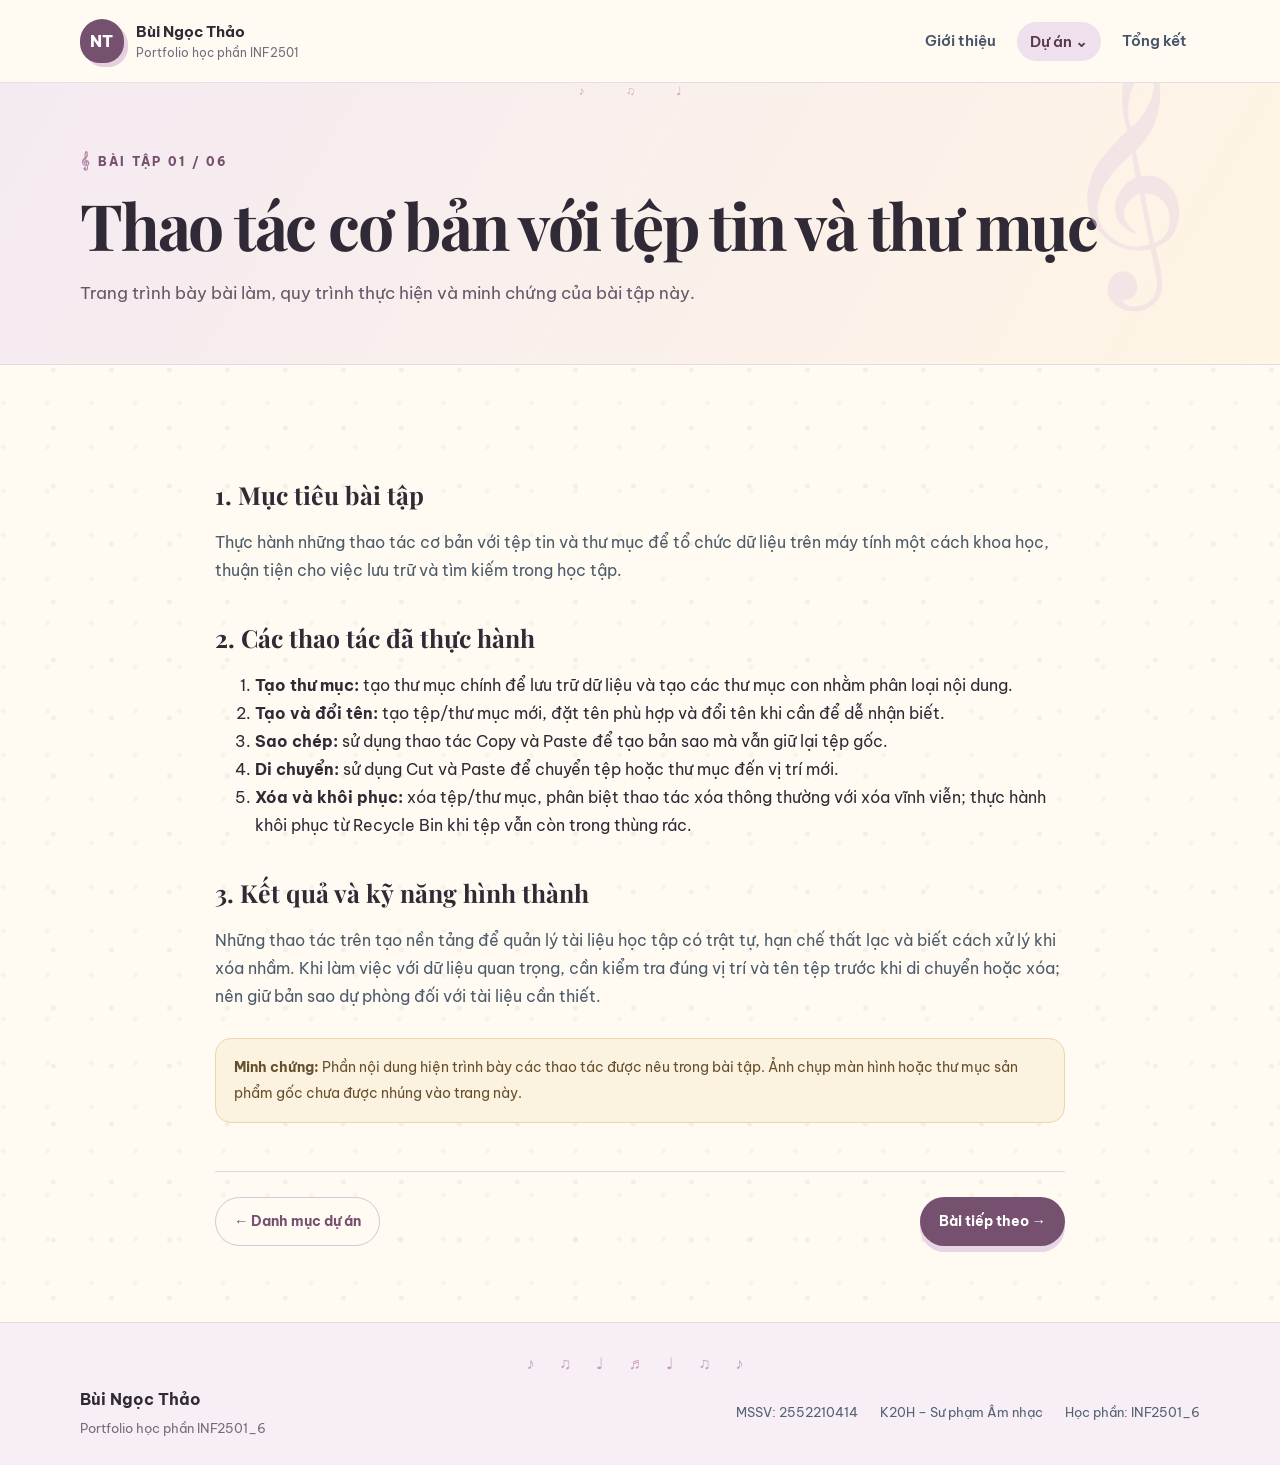
==== project-1.html @ 7639d6c5 "Refresh portfolio pages and cache version" ====
<!doctype html>
<html lang="vi">
<head><meta charset="utf-8">
<meta name="portfolio-build" content="2026-11-13-refresh-1"><meta name="viewport" content="width=device-width, initial-scale=1">
<meta name="description" content="Bài tập 1: Thao tác cơ bản với tệp tin và thư mục - Portfolio INF2501 của Bùi Ngọc Thảo.">
<title>Bài tập 1 | Portfolio INF2501 - Bùi Ngọc Thảo</title><link rel="stylesheet" href="style.css?v=20261113-1"></head>
<body>
<a class="skip-link" href="#main">Bỏ qua điều hướng</a>
<header class="site-header"><div class="container header-inner">
<a class="brand" href="index.html"><span class="brand-mark">NT</span><span><strong>Bùi Ngọc Thảo</strong><small>Portfolio học phần INF2501</small></span></a>
<button class="menu-toggle" aria-expanded="false" aria-controls="main-nav">Menu</button>
<nav id="main-nav" class="main-nav" aria-label="Điều hướng chính">
<a href="index.html">Giới thiệu</a><div class="nav-dropdown"><a class="active" href="projects.html">Dự án <span aria-hidden="true">⌄</span></a><div class="dropdown-menu">
<a href="project-1.html">Bài tập 1</a><a href="project-2.html">Bài tập 2</a><a href="project-3.html">Bài tập 3</a><a href="project-4.html">Bài tập 4</a><a href="project-5.html">Bài tập 5</a><a href="project-6.html">Bài tập 6</a></div></div><a href="summary.html">Tổng kết</a>
</nav></div></header>
<main id="main">
<section class="page-banner"><div class="container"><p class="eyebrow">BÀI TẬP 01 / 06</p><h1>Thao tác cơ bản với tệp tin và thư mục</h1><p class="lead">Trang trình bày bài làm, quy trình thực hiện và minh chứng của bài tập này.</p></div></section>
<section class="section container content-narrow">
<h2>1. Mục tiêu bài tập</h2>
<p>Thực hành những thao tác cơ bản với tệp tin và thư mục để tổ chức dữ liệu trên máy tính một cách khoa học, thuận tiện cho việc lưu trữ và tìm kiếm trong học tập.</p>
<h2>2. Các thao tác đã thực hành</h2>
<ol>
<li><strong>Tạo thư mục:</strong> tạo thư mục chính để lưu trữ dữ liệu và tạo các thư mục con nhằm phân loại nội dung.</li>
<li><strong>Tạo và đổi tên:</strong> tạo tệp/thư mục mới, đặt tên phù hợp và đổi tên khi cần để dễ nhận biết.</li>
<li><strong>Sao chép:</strong> sử dụng thao tác Copy và Paste để tạo bản sao mà vẫn giữ lại tệp gốc.</li>
<li><strong>Di chuyển:</strong> sử dụng Cut và Paste để chuyển tệp hoặc thư mục đến vị trí mới.</li>
<li><strong>Xóa và khôi phục:</strong> xóa tệp/thư mục, phân biệt thao tác xóa thông thường với xóa vĩnh viễn; thực hành khôi phục từ Recycle Bin khi tệp vẫn còn trong thùng rác.</li>
</ol>
<h2>3. Kết quả và kỹ năng hình thành</h2>
<p>Những thao tác trên tạo nền tảng để quản lý tài liệu học tập có trật tự, hạn chế thất lạc và biết cách xử lý khi xóa nhầm. Khi làm việc với dữ liệu quan trọng, cần kiểm tra đúng vị trí và tên tệp trước khi di chuyển hoặc xóa; nên giữ bản sao dự phòng đối với tài liệu cần thiết.</p>
<div class="notice"><strong>Minh chứng:</strong> Phần nội dung hiện trình bày các thao tác được nêu trong bài tập. Ảnh chụp màn hình hoặc thư mục sản phẩm gốc chưa được nhúng vào trang này.</div>
<div class="page-navigation"><a class="button button-secondary" href="projects.html">← Danh mục dự án</a><a class="button button-primary" href="project-2.html">Bài tiếp theo →</a></div>
</section></main>
<footer class="site-footer"><div class="container footer-inner"><div><strong>Bùi Ngọc Thảo</strong><p class="small muted">Portfolio học phần INF2501_6</p></div><div class="footer-details"><span>MSSV: 2552210414</span><span>K20H – Sư phạm Âm nhạc</span><span>Học phần: INF2501_6</span></div></div></footer>
<script src="script.js"></script></body></html>
---- style.css ----
@import url('https://fonts.googleapis.com/css2?family=Be+Vietnam+Pro:wght@400;500;600;700;800&family=Playfair+Display:wght@600;700&display=swap');
:root{--ink:#202b38;--muted:#647184;--paper:#fff;--tint:#f3f5f7;--line:#dce2e8;--accent:#234f73;--accent-dark:#173a57;--gold:#b78b46;--dark:#182a3a;--radius:18px;--shadow:0 14px 36px rgba(24,42,58,.08)}
*{box-sizing:border-box}html{scroll-behavior:smooth}body{margin:0;color:var(--ink);background:var(--paper);font-family:'Be Vietnam Pro',Arial,sans-serif;font-size:16px;line-height:1.75}a{color:inherit;text-decoration:none}img{max-width:100%;display:block}.container{width:min(1120px,calc(100% - 40px));margin-inline:auto}.skip-link{position:absolute;left:-9999px;top:0}.skip-link:focus{left:12px;top:12px;background:#fff;padding:10px;z-index:100}
.site-header{background:rgba(255,255,255,.97);border-bottom:1px solid var(--line);position:sticky;top:0;z-index:20}.header-inner{display:flex;align-items:center;justify-content:space-between;min-height:82px;gap:24px}.brand{display:flex;align-items:center;gap:12px;flex-shrink:0}.brand-mark{width:44px;height:44px;border-radius:12px;background:var(--accent);color:#fff;display:grid;place-items:center;font-weight:800;letter-spacing:.04em}.brand strong,.brand small{display:block;line-height:1.4}.brand strong{font-size:.96rem}.brand small{font-size:.73rem;color:var(--muted);margin-top:3px}.main-nav{display:flex;align-items:center;gap:8px}.main-nav>a,.nav-dropdown>a{padding:10px 13px;border-radius:9px;color:#455468;font-size:.91rem;font-weight:600}.main-nav a:hover,.main-nav a.active{color:var(--accent);background:#edf2f6}.nav-dropdown{position:relative}.dropdown-menu{display:none;position:absolute;top:100%;left:0;min-width:250px;background:#fff;border:1px solid var(--line);border-radius:12px;box-shadow:var(--shadow);padding:8px}.dropdown-menu a{display:block;padding:9px 12px;border-radius:8px;font-size:.87rem}.dropdown-menu a:hover{background:var(--tint)}.nav-dropdown:hover .dropdown-menu,.nav-dropdown:focus-within .dropdown-menu{display:block}.menu-toggle{display:none;border:1px solid var(--line);border-radius:9px;background:#fff;padding:8px 12px;font:inherit}
.hero{display:grid;grid-template-columns:1.45fr .75fr;gap:70px;align-items:center;padding-top:78px;padding-bottom:86px}.eyebrow{font-size:.75rem;font-weight:800;letter-spacing:.15em;color:var(--accent);margin:0 0 15px}.hero h1,.page-banner h1{font-family:'Playfair Display',Georgia,serif;font-size:clamp(2.7rem,5.2vw,4.4rem);line-height:1.12;letter-spacing:-.035em;margin:0 0 24px}.hero h1 span{color:var(--accent)}.lead{font-size:1.08rem;color:#536173;max-width:700px}.hero-copy .lead{max-width:650px}.hero-actions{display:flex;flex-wrap:wrap;gap:12px;margin-top:30px}.button{display:inline-flex;align-items:center;justify-content:center;padding:11px 18px;border-radius:10px;font-size:.9rem;font-weight:700;border:1px solid transparent;transition:transform .15s ease,background .15s ease}.button:hover{transform:translateY(-1px)}.button-primary{background:var(--accent);color:#fff}.button-primary:hover{background:var(--accent-dark)}.button-secondary{border-color:#cbd5df;color:var(--accent);background:#fff}.button-light{background:#fff;color:var(--dark)}.portrait-card{max-width:330px;width:100%;justify-self:center;text-align:center}.portrait-frame{padding:10px;border:1px solid var(--line);border-radius:22px;background:#f6f7f8;box-shadow:var(--shadow);transform:rotate(1.5deg)}.portrait-frame img{width:100%;aspect-ratio:4/5;object-fit:cover;border-radius:14px}.portrait-note{font-weight:700;margin:20px 0 0}.muted{color:var(--muted)}.small{font-size:.8rem}.portrait-card .small{margin-top:3px}
.section{padding-top:76px;padding-bottom:76px}.section-tint{background:var(--tint)}.two-column{display:grid;grid-template-columns:.9fr 1.1fr;gap:75px;align-items:start}.two-column h2,.section-heading h2,.music-section h2,.content-narrow h2{font-family:'Playfair Display',Georgia,serif;font-size:clamp(1.7rem,3vw,2.5rem);line-height:1.25;margin:0 0 18px}.two-column p{margin-top:0}.section-heading{max-width:720px;margin-bottom:32px}.section-heading h2{margin-bottom:10px}.section-heading>p:last-child{margin-bottom:0}.project-grid{display:grid;grid-template-columns:repeat(3,minmax(0,1fr));gap:18px}.project-card{display:flex;flex-direction:column;align-items:flex-start;min-height:230px;padding:24px;border:1px solid var(--line);border-radius:var(--radius);background:#fff;transition:box-shadow .2s ease,transform .2s ease,border-color .2s ease}.project-card:hover{box-shadow:var(--shadow);transform:translateY(-3px);border-color:#b8c7d5}.number{font-size:.76rem;font-weight:800;color:var(--gold);letter-spacing:.12em}.project-card h3{font-size:1.06rem;line-height:1.5;margin:13px 0 12px}.project-card p{font-size:.88rem;margin:0 0 16px}.card-link{margin-top:auto;color:var(--accent);font-size:.85rem;font-weight:700}.section-dark{background:var(--dark);color:#fff}.music-section{display:grid;grid-template-columns:1.2fr .8fr;gap:70px;align-items:center}.eyebrow-light{color:#d8bd8c}.music-section h2{font-size:clamp(1.8rem,3.5vw,2.8rem)}.music-section p{max-width:620px;color:#d3dce4}.link-panel{border:1px solid #496072;background:rgba(255,255,255,.04);border-radius:16px;padding:25px}.link-panel h3{margin:0 0 8px}.muted-light{color:#c2cdd7!important}
.site-footer{background:#f6f7f8;border-top:1px solid var(--line);padding:26px 0}.footer-inner{display:flex;align-items:center;justify-content:space-between;gap:24px}.footer-inner p{margin:4px 0 0}.footer-details{display:flex;gap:10px 22px;flex-wrap:wrap;justify-content:flex-end;color:#536173;font-size:.8rem}
.page-banner{padding:64px 0 56px;background:var(--tint);border-bottom:1px solid var(--line)}.page-banner h1{font-size:clamp(2.35rem,4.4vw,3.5rem);margin-bottom:15px}.page-banner .lead{margin-bottom:0}.content-narrow{max-width:850px}.content-narrow>h2{font-size:1.55rem;margin-top:38px}.content-narrow>p{color:#4c5a69}.placeholder{padding:16px 18px;background:#f6f7f8;border-left:3px solid #a7b5c3;border-radius:0 8px 8px 0;color:#667486!important}.notice{margin:28px 0;padding:16px 18px;background:#f7f3eb;border:1px solid #e6d8bd;border-radius:12px;color:#5c4a2d;font-size:.9rem}.evidence-box{display:flex;gap:15px;padding:20px;border:1px dashed #bac6d1;border-radius:14px;background:#fafbfc}.evidence-icon{width:42px;height:42px;border-radius:12px;background:#edf2f6;color:var(--accent);display:grid;place-items:center;font-size:1.2rem;flex-shrink:0}.evidence-box p{margin:5px 0}.page-navigation{display:flex;justify-content:space-between;gap:12px;margin-top:48px;padding-top:25px;border-top:1px solid var(--line)}.reflection-block{display:grid;grid-template-columns:48px 1fr;gap:20px;padding:28px 0;border-bottom:1px solid var(--line)}.reflection-number{display:grid;place-items:center;width:42px;height:42px;border-radius:12px;background:#edf2f6;color:var(--accent);font-weight:800}.reflection-block h2{font-size:1.5rem;margin:0 0 12px}.reflection-block p{margin:0;color:#4d5b69}.reflection-block em{color:#876b3c}
@media(max-width:850px){.hero{gap:35px;padding-top:58px}.project-grid{grid-template-columns:repeat(2,minmax(0,1fr))}.two-column,.music-section{gap:35px}.footer-inner{align-items:flex-start;flex-direction:column}.footer-details{justify-content:flex-start}}
@media(max-width:650px){.container{width:min(100% - 28px,1120px)}.header-inner{min-height:72px;flex-wrap:wrap;padding-top:10px;padding-bottom:10px}.menu-toggle{display:block}.main-nav{display:none;flex-basis:100%;align-items:stretch;flex-direction:column;gap:2px;padding:8px 0 4px}.main-nav.open{display:flex}.main-nav>a,.nav-dropdown>a{display:block;padding:10px 12px}.dropdown-menu{position:static;box-shadow:none;border:0;border-left:2px solid var(--line);margin:3px 0 5px 12px;padding:2px 8px;display:block}.hero{grid-template-columns:1fr;padding-top:48px;padding-bottom:56px;gap:38px}.hero h1{font-size:2.8rem}.portrait-card{max-width:250px}.section{padding-top:54px;padding-bottom:54px}.two-column,.music-section{grid-template-columns:1fr;gap:18px}.project-grid{grid-template-columns:1fr}.project-card{min-height:190px}.page-banner{padding:45px 0 38px}.page-navigation{flex-direction:column}.page-navigation .button{width:100%}.reflection-block{grid-template-columns:38px 1fr;gap:12px}.reflection-number{width:36px;height:36px}.reflection-block h2{font-size:1.25rem}.footer-details{flex-direction:column;gap:4px}}


/* Artistic music-portfolio theme inspired by a handmade scrapbook */
@import url('https://fonts.googleapis.com/css2?family=Cormorant+Garamond:wght@500;600;700&family=DM+Sans:wght@400;500;600;700&family=Playfair+Display:ital,wght@0,600;0,700;1,600;1,700&display=swap');
:root{--ink:#302936;--muted:#776b7b;--paper:#fffaf2;--tint:#f5edf4;--line:#e4d6e2;--accent:#76506f;--accent-dark:#583750;--gold:#c39b57;--dark:#30243a;--radius:22px;--shadow:0 16px 42px rgba(77,48,73,.12)}
body{font-family:'DM Sans','Be Vietnam Pro',sans-serif;background:var(--paper);color:var(--ink)}
.site-header{background:rgba(255,250,242,.94);backdrop-filter:blur(12px);border-bottom:1px solid #e8dce7}
.brand-mark{border-radius:50% 50% 45% 45%;background:var(--accent);box-shadow:4px 4px 0 #e7cfe0}
.main-nav>a,.nav-dropdown>a{border-radius:999px}
.main-nav a:hover,.main-nav a.active{background:#eee0ed;color:var(--accent-dark)}
.hero{position:relative;isolation:isolate;padding-top:86px;padding-bottom:96px}
.hero:before{content:"♫";position:absolute;z-index:-1;right:3%;top:6%;font-family:'Cormorant Garamond',serif;font-size:clamp(8rem,19vw,16rem);line-height:1;color:#efe1eb;transform:rotate(10deg);opacity:.7;pointer-events:none}
.hero:after{content:"";position:absolute;z-index:-2;right:2%;bottom:9%;width:36%;height:45%;background:#f0e2c9;border-radius:48% 52% 38% 62% / 52% 42% 58% 48%;transform:rotate(-8deg);opacity:.48;pointer-events:none}
.eyebrow{color:var(--accent);letter-spacing:.19em}
.hero h1,.page-banner h1,.two-column h2,.section-heading h2,.music-section h2,.content-narrow h2{font-family:'Cormorant Garamond','Playfair Display',Georgia,serif;font-weight:700}
.hero h1{font-size:clamp(3.2rem,6vw,5.2rem);line-height:.98;letter-spacing:-.025em}
.hero h1 span{color:var(--accent);font-style:italic}
.lead{color:#655868}
.button{border-radius:999px}
.button-primary{background:var(--accent);box-shadow:0 6px 0 #e8d5e5}
.button-primary:hover{background:var(--accent-dark)}
.button-secondary{background:#fffaf2;border-color:#d9c4d6;color:var(--accent)}
.portrait-frame{padding:12px;background:#fffdf8;border:1px solid #e5d6df;border-radius:26px 26px 26px 8px;box-shadow:8px 8px 0 #ead9e6, var(--shadow);transform:rotate(2deg)}
.portrait-frame img{border-radius:18px 18px 18px 5px}
.portrait-note{font-family:'Cormorant Garamond',serif;font-size:1.35rem;color:var(--accent)}
.section-tint{background:linear-gradient(135deg,#f6edf4 0%,#fbf3e5 100%)}
.section-heading h2,.two-column h2,.music-section h2{font-size:clamp(2.2rem,4vw,3.25rem)}
.project-card{position:relative;overflow:hidden;background:#fffdf8;border-color:#e6d8e4;border-radius:8px 22px 22px 22px;box-shadow:0 5px 0 #f0e3ed;transition:transform .2s ease,box-shadow .2s ease}
.project-card:before{content:"";position:absolute;right:-12px;top:-18px;width:62px;height:62px;border-radius:50%;background:#f3e5ef;opacity:.8}
.project-card:nth-child(3n+2){background:#fff9ed;box-shadow:0 5px 0 #f1e4c9}
.project-card:nth-child(3n){background:#f8f2f8;box-shadow:0 5px 0 #ead9e9}
.project-card:hover{transform:translateY(-5px) rotate(-.4deg);border-color:#c8a9c3;box-shadow:0 12px 25px rgba(77,48,73,.12)}
.number{color:#a77c42;font-size:.85rem}
.project-card h3{font-family:'Cormorant Garamond',serif;font-size:1.35rem;line-height:1.25;position:relative}
.card-link{color:var(--accent)}
.section-dark{background:radial-gradient(ellipse at 85% 10%,#5b3d59 0%,transparent 35%),#30243a}
.eyebrow-light{color:#e4c58d}
.link-panel{border:1px solid #806681;background:rgba(255,250,242,.07);border-radius:24px 24px 24px 6px;box-shadow:0 8px 0 rgba(18,10,22,.12)}
.page-banner{background:linear-gradient(120deg,#f4eaf2,#fff5e4);border-bottom:1px solid #e7d8e5;position:relative;overflow:hidden}
.page-banner:after{content:"𝄞";position:absolute;right:7%;top:-35%;font-family:serif;font-size:clamp(8rem,17vw,15rem);color:#e8d5e5;opacity:.45;pointer-events:none}
.page-banner h1{font-size:clamp(2.8rem,5vw,4.2rem);position:relative}
.placeholder{background:#faf4f8;border-left-color:#b99ab6;border-radius:0 12px 12px 0}
.notice{background:#fbf2df;border-color:#ead7ad;color:#66502e;border-radius:16px}
.evidence-box{background:#fffdf8;border-color:#cbb3c9;border-radius:18px}
.evidence-icon,.reflection-number{background:#f0e2ee;color:var(--accent)}
.site-footer{background:#f7eff5;border-top-color:#e5d7e4}
@media(max-width:650px){.hero{padding-top:55px}.hero:before{right:0;top:0;font-size:8rem}.hero:after{width:55%;height:30%;right:0}.hero h1{font-size:3.1rem}.project-card h3{font-size:1.3rem}}

/* Musical notation details across the whole portfolio */
body{background-image:radial-gradient(circle at 8% 16%,rgba(195,155,87,.08) 0 2px,transparent 3px),radial-gradient(circle at 92% 38%,rgba(118,80,111,.07) 0 2px,transparent 3px);background-size:44px 44px,58px 58px}
.site-header:after{content:"♪  ♫  ♩";display:block;text-align:center;height:0;overflow:visible;position:relative;top:-1px;color:#b78cae;font-family:'Cormorant Garamond',serif;font-size:12px;letter-spacing:1.2rem;opacity:.7;pointer-events:none}
.hero-copy:after{content:"♩  ♪  ♫  ♬";display:block;margin-top:24px;color:#b58bab;font-family:'Cormorant Garamond',serif;font-size:1.65rem;letter-spacing:.48rem;opacity:.85}
.section-heading:after{content:"──────  ♫  ──────";display:block;margin-top:18px;color:#b68b47;letter-spacing:.13rem;font-size:.85rem}
.two-column h2:after{content:"♪";display:inline-block;margin-left:12px;color:#b68b47;font-size:1.6em;vertical-align:middle}
.project-card:nth-child(odd) .number:before{content:"♪  ";color:#b58bab}
.project-card:nth-child(even) .number:before{content:"♫  ";color:#b58bab}
.music-section h2:after{content:" ♬";color:#e4c58d;font-size:.72em;white-space:nowrap}
.reflection-number{border-radius:50% 50% 45% 45%;box-shadow:3px 3px 0 #e4cfe0}
.page-banner .eyebrow:before{content:"𝄞  ";font-size:1.3em;color:#b58bab}
.site-footer:before{content:"♪  ♫  ♩  ♬  ♩  ♫  ♪";display:block;text-align:center;color:#b58bab;letter-spacing:.65rem;font-size:1rem;padding-bottom:8px;opacity:.8}
@media(max-width:650px){.site-header:after{letter-spacing:.65rem}.hero-copy:after{margin-top:18px}.site-footer:before{letter-spacing:.25rem}}


/* Illustration of Vietnamese traditional music */
.traditional-music-art{width:100%;max-width:100%;height:auto;display:block;margin:-4px auto 18px;filter:drop-shadow(0 8px 10px rgba(15,8,20,.12))}
.link-panel{overflow:hidden}
@media(max-width:650px){.traditional-music-art{margin-top:0;margin-bottom:14px}}
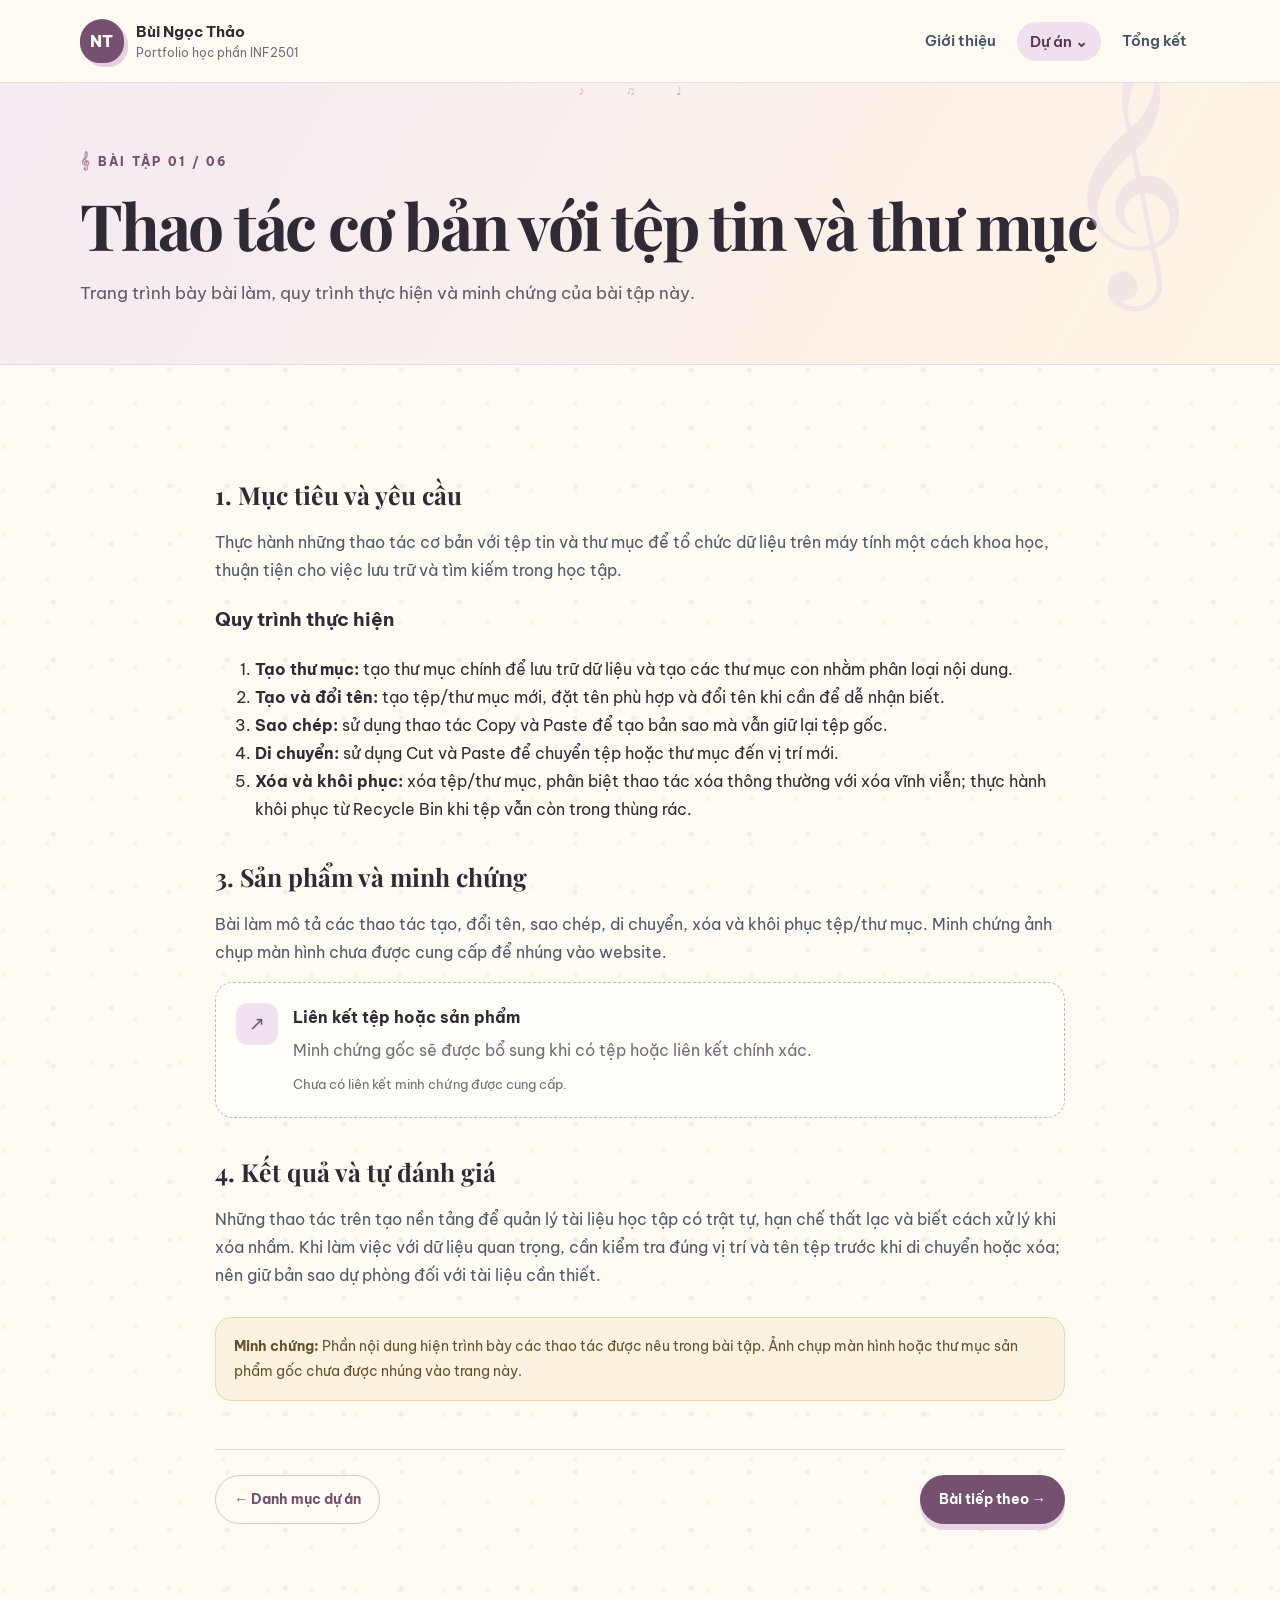
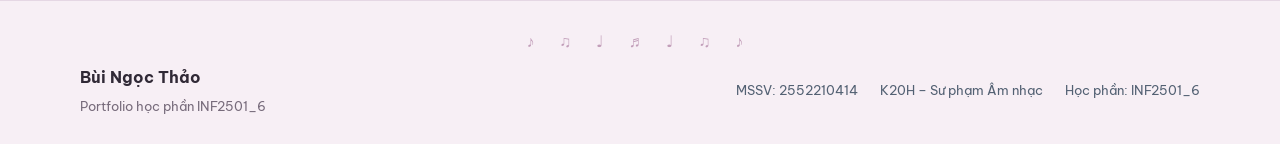
==== commit 6f80b77d: "Standardize portfolio sections and add evidence area" ====
--- a/project-1.html
+++ b/project-1.html
@@ -16,9 +16,9 @@
 <main id="main">
 <section class="page-banner"><div class="container"><p class="eyebrow">BÀI TẬP 01 / 06</p><h1>Thao tác cơ bản với tệp tin và thư mục</h1><p class="lead">Trang trình bày bài làm, quy trình thực hiện và minh chứng của bài tập này.</p></div></section>
 <section class="section container content-narrow">
-<h2>1. Mục tiêu bài tập</h2>
+<h2>1. Mục tiêu và yêu cầu</h2>
 <p>Thực hành những thao tác cơ bản với tệp tin và thư mục để tổ chức dữ liệu trên máy tính một cách khoa học, thuận tiện cho việc lưu trữ và tìm kiếm trong học tập.</p>
-<h2>2. Các thao tác đã thực hành</h2>
+<h3>Quy trình thực hiện</h3>
 <ol>
 <li><strong>Tạo thư mục:</strong> tạo thư mục chính để lưu trữ dữ liệu và tạo các thư mục con nhằm phân loại nội dung.</li>
 <li><strong>Tạo và đổi tên:</strong> tạo tệp/thư mục mới, đặt tên phù hợp và đổi tên khi cần để dễ nhận biết.</li>
@@ -26,7 +26,10 @@
 <li><strong>Di chuyển:</strong> sử dụng Cut và Paste để chuyển tệp hoặc thư mục đến vị trí mới.</li>
 <li><strong>Xóa và khôi phục:</strong> xóa tệp/thư mục, phân biệt thao tác xóa thông thường với xóa vĩnh viễn; thực hành khôi phục từ Recycle Bin khi tệp vẫn còn trong thùng rác.</li>
 </ol>
-<h2>3. Kết quả và kỹ năng hình thành</h2>
+<h2>3. Sản phẩm và minh chứng</h2>
+<p>Bài làm mô tả các thao tác tạo, đổi tên, sao chép, di chuyển, xóa và khôi phục tệp/thư mục. Minh chứng ảnh chụp màn hình chưa được cung cấp để nhúng vào website.</p>
+<div class="evidence-box"><span class="evidence-icon">↗</span><div><strong>Liên kết tệp hoặc sản phẩm</strong><p class="muted">Minh chứng gốc sẽ được bổ sung khi có tệp hoặc liên kết chính xác.</p><span class="small muted">Chưa có liên kết minh chứng được cung cấp.</span></div></div>
+<h2>4. Kết quả và tự đánh giá</h2>
 <p>Những thao tác trên tạo nền tảng để quản lý tài liệu học tập có trật tự, hạn chế thất lạc và biết cách xử lý khi xóa nhầm. Khi làm việc với dữ liệu quan trọng, cần kiểm tra đúng vị trí và tên tệp trước khi di chuyển hoặc xóa; nên giữ bản sao dự phòng đối với tài liệu cần thiết.</p>
 <div class="notice"><strong>Minh chứng:</strong> Phần nội dung hiện trình bày các thao tác được nêu trong bài tập. Ảnh chụp màn hình hoặc thư mục sản phẩm gốc chưa được nhúng vào trang này.</div>
 <div class="page-navigation"><a class="button button-secondary" href="projects.html">← Danh mục dự án</a><a class="button button-primary" href="project-2.html">Bài tiếp theo →</a></div>
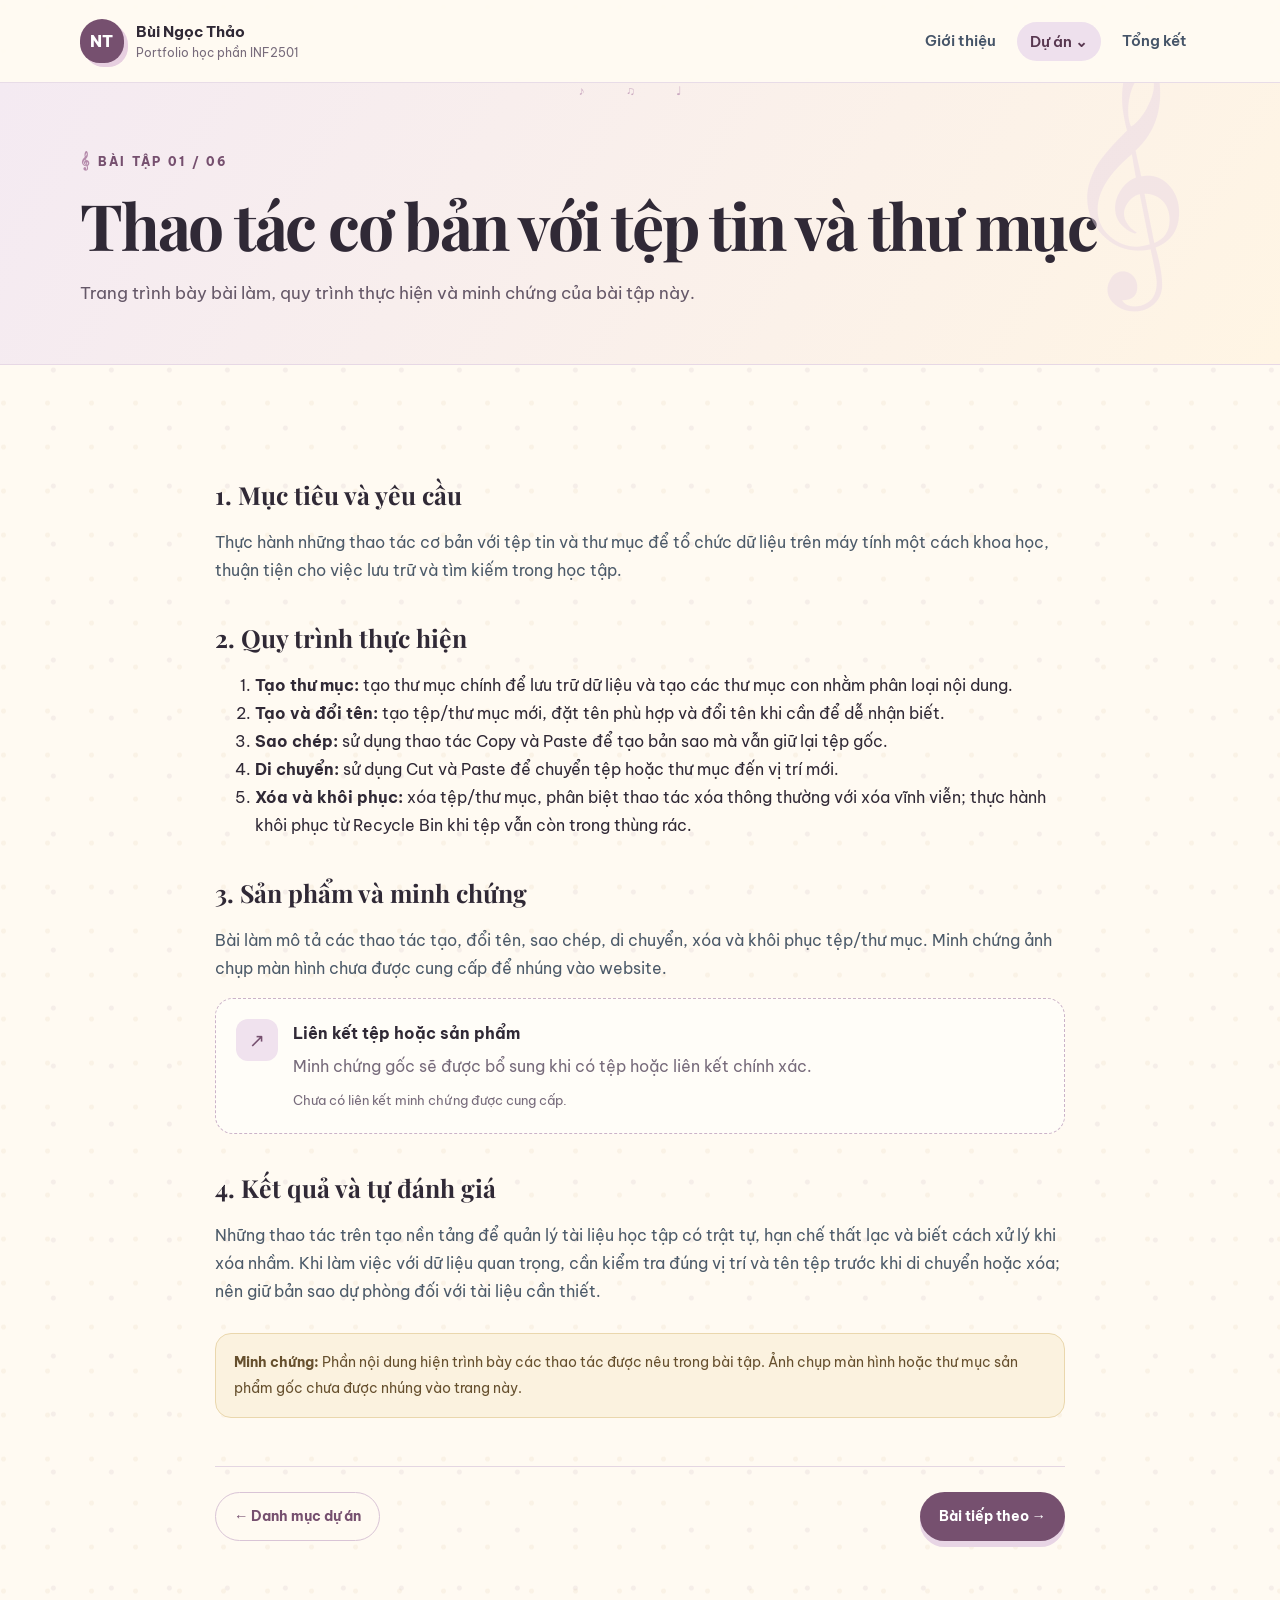
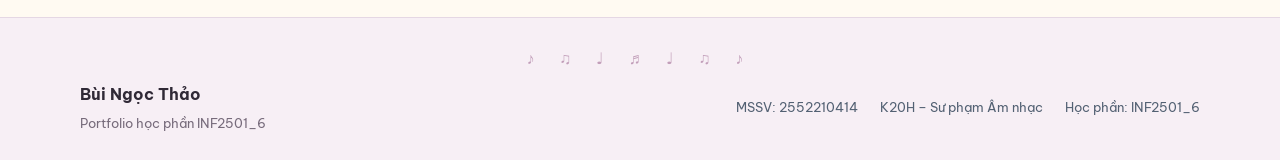
==== commit df9c6ab1: "Restore required four portfolio section headings" ====
--- a/project-1.html
+++ b/project-1.html
@@ -18,7 +18,7 @@
 <section class="section container content-narrow">
 <h2>1. Mục tiêu và yêu cầu</h2>
 <p>Thực hành những thao tác cơ bản với tệp tin và thư mục để tổ chức dữ liệu trên máy tính một cách khoa học, thuận tiện cho việc lưu trữ và tìm kiếm trong học tập.</p>
-<h3>Quy trình thực hiện</h3>
+<h2>2. Quy trình thực hiện</h2>
 <ol>
 <li><strong>Tạo thư mục:</strong> tạo thư mục chính để lưu trữ dữ liệu và tạo các thư mục con nhằm phân loại nội dung.</li>
 <li><strong>Tạo và đổi tên:</strong> tạo tệp/thư mục mới, đặt tên phù hợp và đổi tên khi cần để dễ nhận biết.</li>
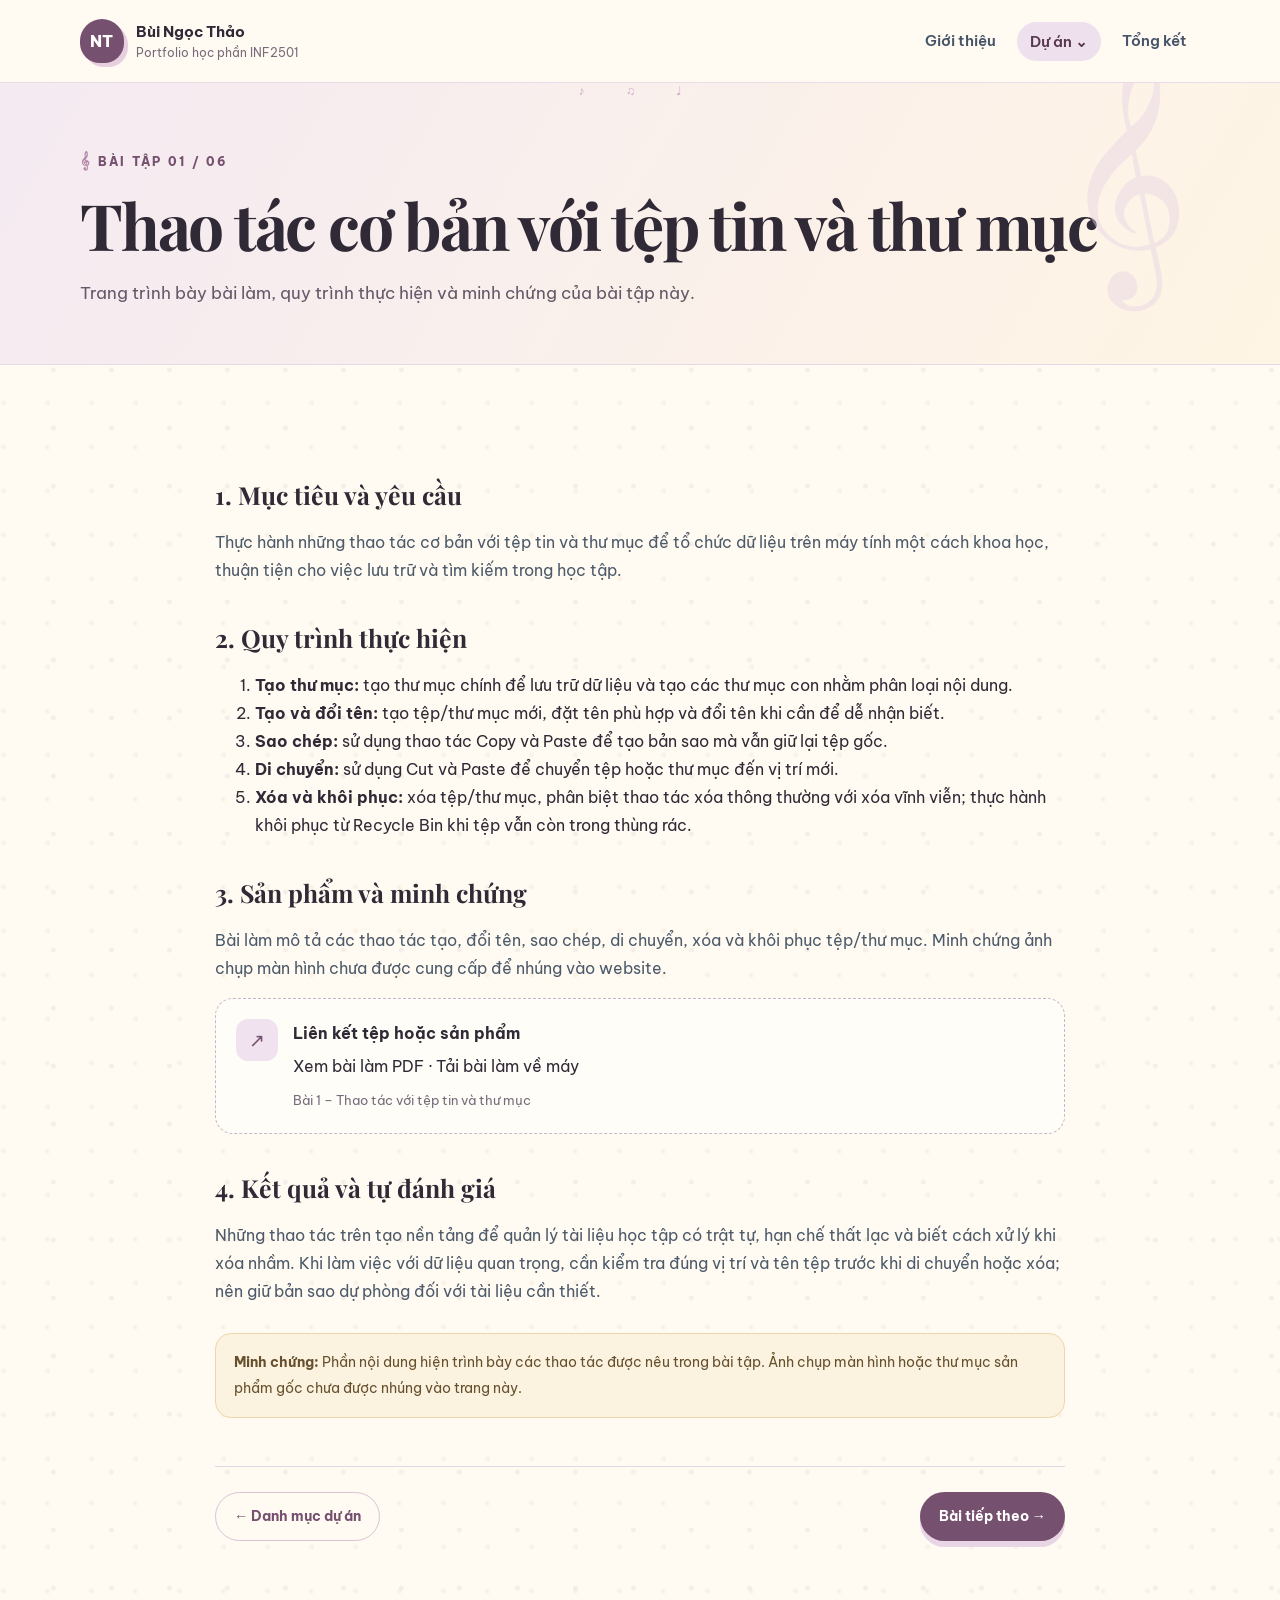
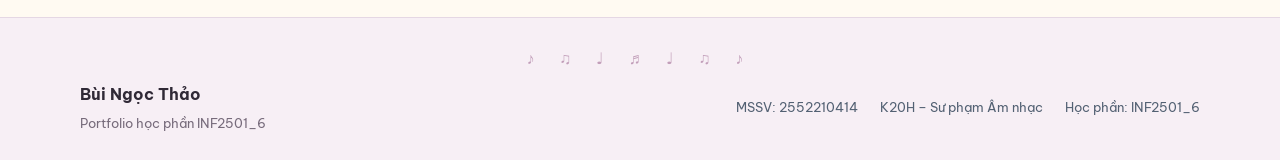
==== commit 8108d416: "Link original PDF in evidence section" ====
--- a/project-1.html
+++ b/project-1.html
@@ -28,7 +28,7 @@
 </ol>
 <h2>3. Sản phẩm và minh chứng</h2>
 <p>Bài làm mô tả các thao tác tạo, đổi tên, sao chép, di chuyển, xóa và khôi phục tệp/thư mục. Minh chứng ảnh chụp màn hình chưa được cung cấp để nhúng vào website.</p>
-<div class="evidence-box"><span class="evidence-icon">↗</span><div><strong>Liên kết tệp hoặc sản phẩm</strong><p class="muted">Minh chứng gốc sẽ được bổ sung khi có tệp hoặc liên kết chính xác.</p><span class="small muted">Chưa có liên kết minh chứng được cung cấp.</span></div></div>
+<div class="evidence-box"><span class="evidence-icon">↗</span><div><strong>Liên kết tệp hoặc sản phẩm</strong><p><a href="B%C3%A0i%201.pdf" target="_blank" rel="noopener">Xem bài làm PDF</a> · <a href="B%C3%A0i%201.pdf" download>Tải bài làm về máy</a></p><span class="small muted">Bài 1 – Thao tác với tệp tin và thư mục</span></div></div>
 <h2>4. Kết quả và tự đánh giá</h2>
 <p>Những thao tác trên tạo nền tảng để quản lý tài liệu học tập có trật tự, hạn chế thất lạc và biết cách xử lý khi xóa nhầm. Khi làm việc với dữ liệu quan trọng, cần kiểm tra đúng vị trí và tên tệp trước khi di chuyển hoặc xóa; nên giữ bản sao dự phòng đối với tài liệu cần thiết.</p>
 <div class="notice"><strong>Minh chứng:</strong> Phần nội dung hiện trình bày các thao tác được nêu trong bài tập. Ảnh chụp màn hình hoặc thư mục sản phẩm gốc chưa được nhúng vào trang này.</div>
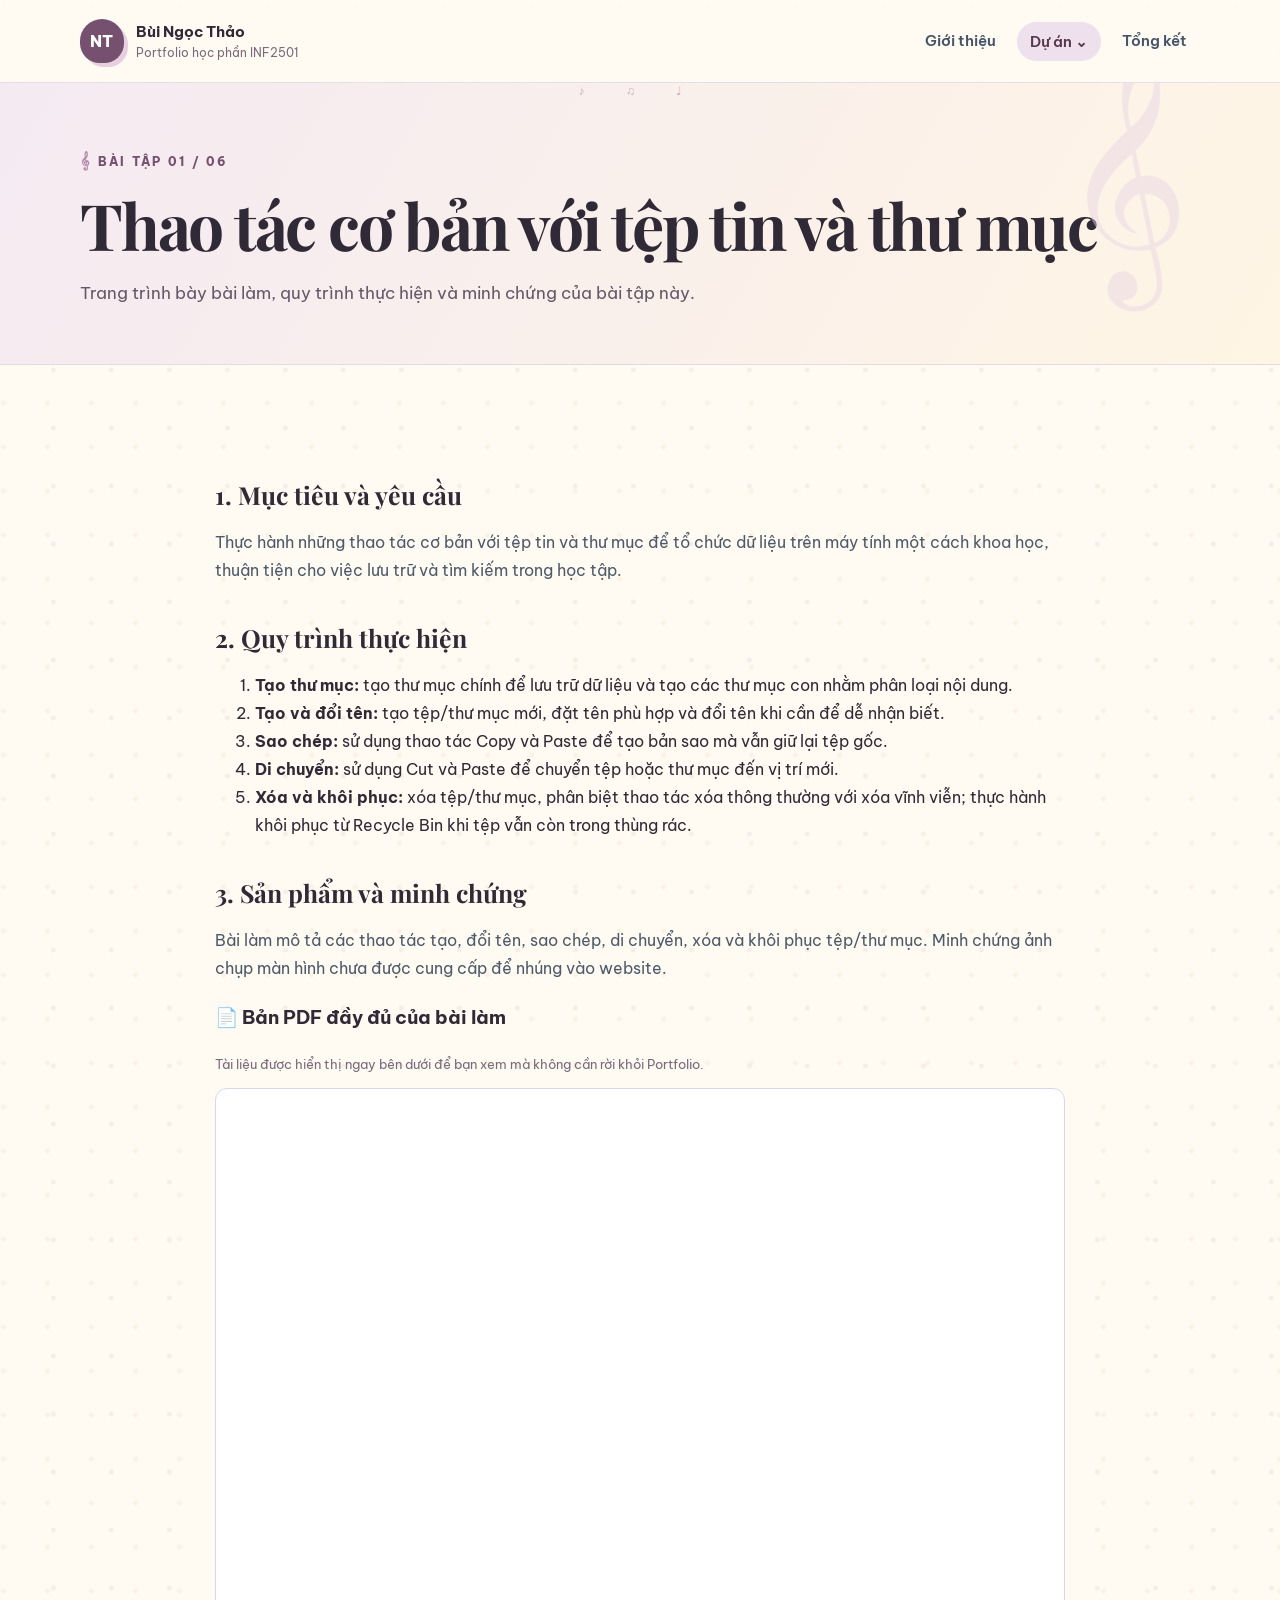
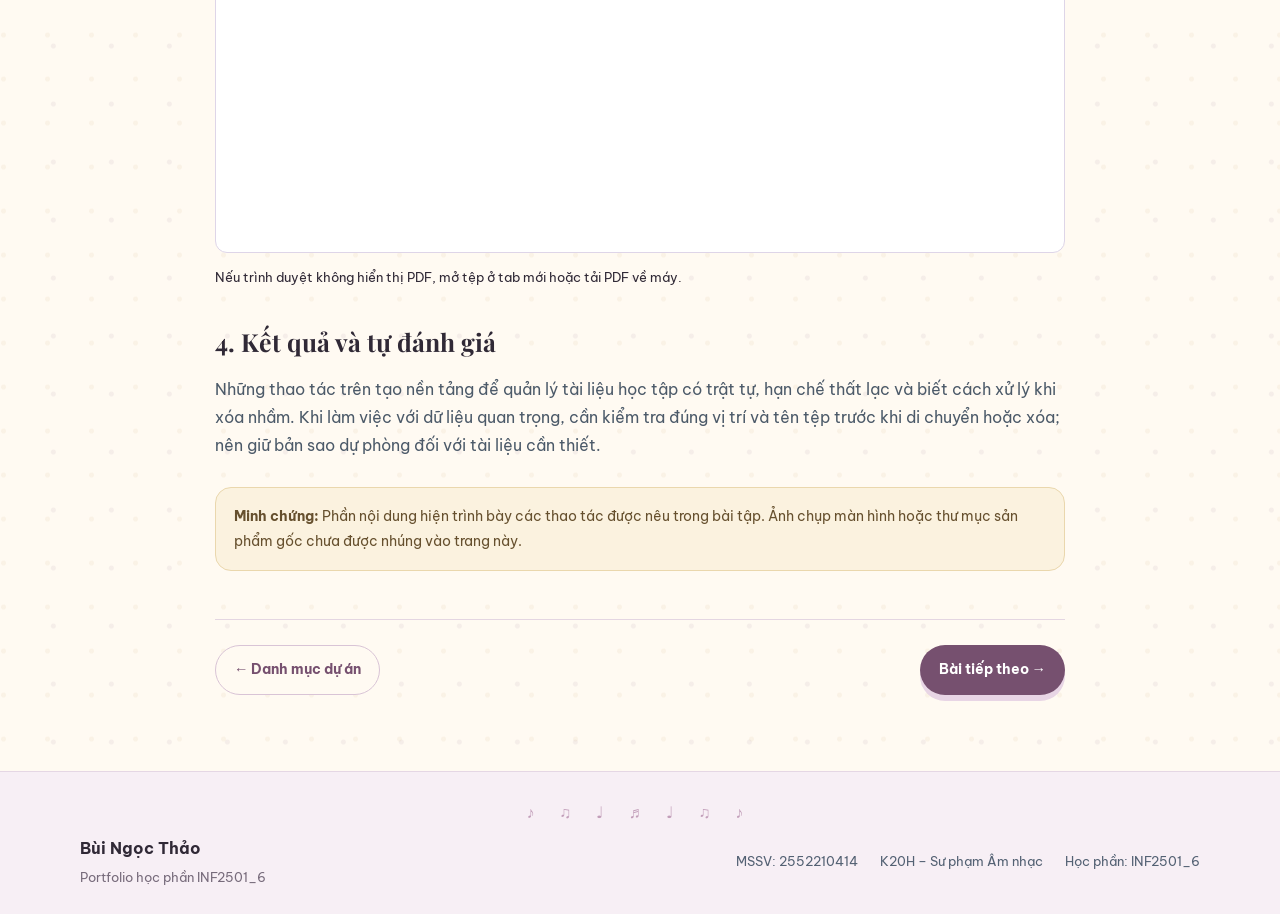
==== commit 69c93d88: "Embed full assignment PDF within portfolio page" ====
--- a/project-1.html
+++ b/project-1.html
@@ -28,7 +28,7 @@
 </ol>
 <h2>3. Sản phẩm và minh chứng</h2>
 <p>Bài làm mô tả các thao tác tạo, đổi tên, sao chép, di chuyển, xóa và khôi phục tệp/thư mục. Minh chứng ảnh chụp màn hình chưa được cung cấp để nhúng vào website.</p>
-<div class="evidence-box"><span class="evidence-icon">↗</span><div><strong>Liên kết tệp hoặc sản phẩm</strong><p><a href="B%C3%A0i%201.pdf" target="_blank" rel="noopener">Xem bài làm PDF</a> · <a href="B%C3%A0i%201.pdf" download>Tải bài làm về máy</a></p><span class="small muted">Bài 1 – Thao tác với tệp tin và thư mục</span></div></div>
+<section class="pdf-viewer-section" aria-label="Xem bài làm PDF"><h3>📄 Bản PDF đầy đủ của bài làm</h3><p class="muted small">Tài liệu được hiển thị ngay bên dưới để bạn xem mà không cần rời khỏi Portfolio.</p><div style="width:100%;height: min(85vh, 1000px);min-height:600px;border:1px solid #ded5e8;border-radius:12px;overflow:hidden;background:#fff;"><iframe src="B%C3%A0i%201.pdf" title="Bài 1 – Thao tác với tệp tin và thư mục" loading="lazy" style="display:block;width:100%;height:100%;border:0;" ></iframe></div><p class="small">Nếu trình duyệt không hiển thị PDF, <a href="B%C3%A0i%201.pdf" target="_blank" rel="noopener">mở tệp ở tab mới</a> hoặc <a href="B%C3%A0i%201.pdf" download>tải PDF về máy</a>.</p></section>
 <h2>4. Kết quả và tự đánh giá</h2>
 <p>Những thao tác trên tạo nền tảng để quản lý tài liệu học tập có trật tự, hạn chế thất lạc và biết cách xử lý khi xóa nhầm. Khi làm việc với dữ liệu quan trọng, cần kiểm tra đúng vị trí và tên tệp trước khi di chuyển hoặc xóa; nên giữ bản sao dự phòng đối với tài liệu cần thiết.</p>
 <div class="notice"><strong>Minh chứng:</strong> Phần nội dung hiện trình bày các thao tác được nêu trong bài tập. Ảnh chụp màn hình hoặc thư mục sản phẩm gốc chưa được nhúng vào trang này.</div>
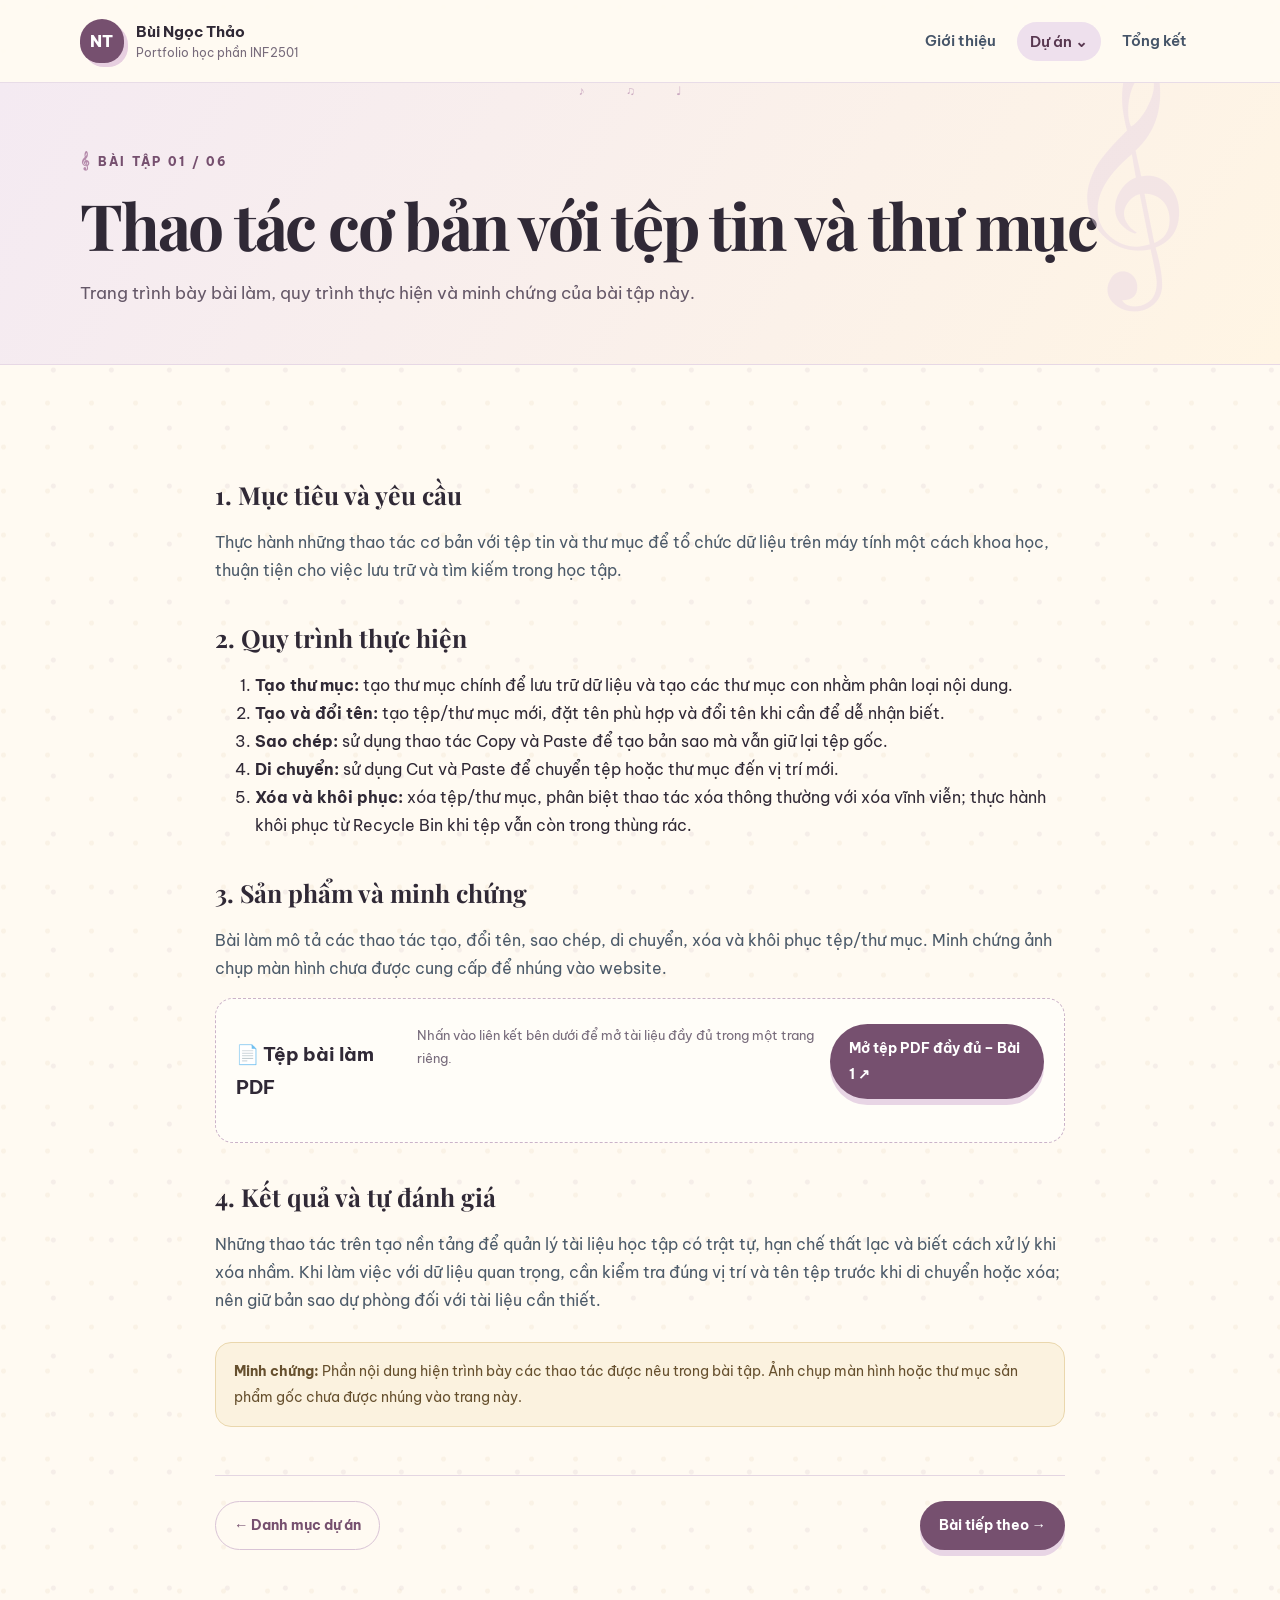
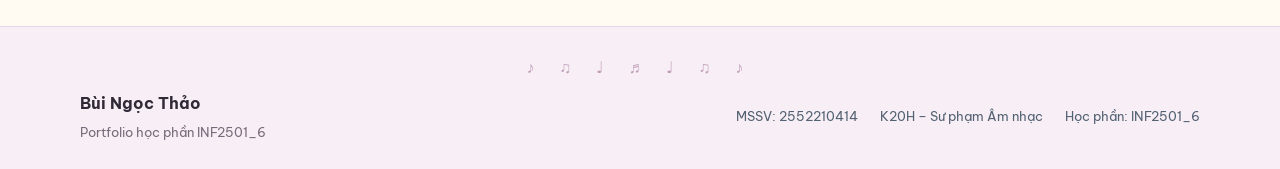
==== commit cf057a54: "Replace embedded PDF preview with clickable document link" ====
--- a/project-1.html
+++ b/project-1.html
@@ -28,7 +28,7 @@
 </ol>
 <h2>3. Sản phẩm và minh chứng</h2>
 <p>Bài làm mô tả các thao tác tạo, đổi tên, sao chép, di chuyển, xóa và khôi phục tệp/thư mục. Minh chứng ảnh chụp màn hình chưa được cung cấp để nhúng vào website.</p>
-<section class="pdf-viewer-section" aria-label="Xem bài làm PDF"><h3>📄 Bản PDF đầy đủ của bài làm</h3><p class="muted small">Tài liệu được hiển thị ngay bên dưới để bạn xem mà không cần rời khỏi Portfolio.</p><div style="width:100%;height: min(85vh, 1000px);min-height:600px;border:1px solid #ded5e8;border-radius:12px;overflow:hidden;background:#fff;"><iframe src="B%C3%A0i%201.pdf" title="Bài 1 – Thao tác với tệp tin và thư mục" loading="lazy" style="display:block;width:100%;height:100%;border:0;" ></iframe></div><p class="small">Nếu trình duyệt không hiển thị PDF, <a href="B%C3%A0i%201.pdf" target="_blank" rel="noopener">mở tệp ở tab mới</a> hoặc <a href="B%C3%A0i%201.pdf" download>tải PDF về máy</a>.</p></section>
+<section class="pdf-link-section" aria-label="Liên kết đến tệp bài làm"><div class="evidence-box"><h3>📄 Tệp bài làm PDF</h3><p class="muted small">Nhấn vào liên kết bên dưới để mở tài liệu đầy đủ trong một trang riêng.</p><p><a class="button button-primary" href="B%C3%A0i%201.pdf" target="_blank" rel="noopener">Mở tệp PDF đầy đủ – Bài 1 ↗</a></p></div></section>
 <h2>4. Kết quả và tự đánh giá</h2>
 <p>Những thao tác trên tạo nền tảng để quản lý tài liệu học tập có trật tự, hạn chế thất lạc và biết cách xử lý khi xóa nhầm. Khi làm việc với dữ liệu quan trọng, cần kiểm tra đúng vị trí và tên tệp trước khi di chuyển hoặc xóa; nên giữ bản sao dự phòng đối với tài liệu cần thiết.</p>
 <div class="notice"><strong>Minh chứng:</strong> Phần nội dung hiện trình bày các thao tác được nêu trong bài tập. Ảnh chụp màn hình hoặc thư mục sản phẩm gốc chưa được nhúng vào trang này.</div>
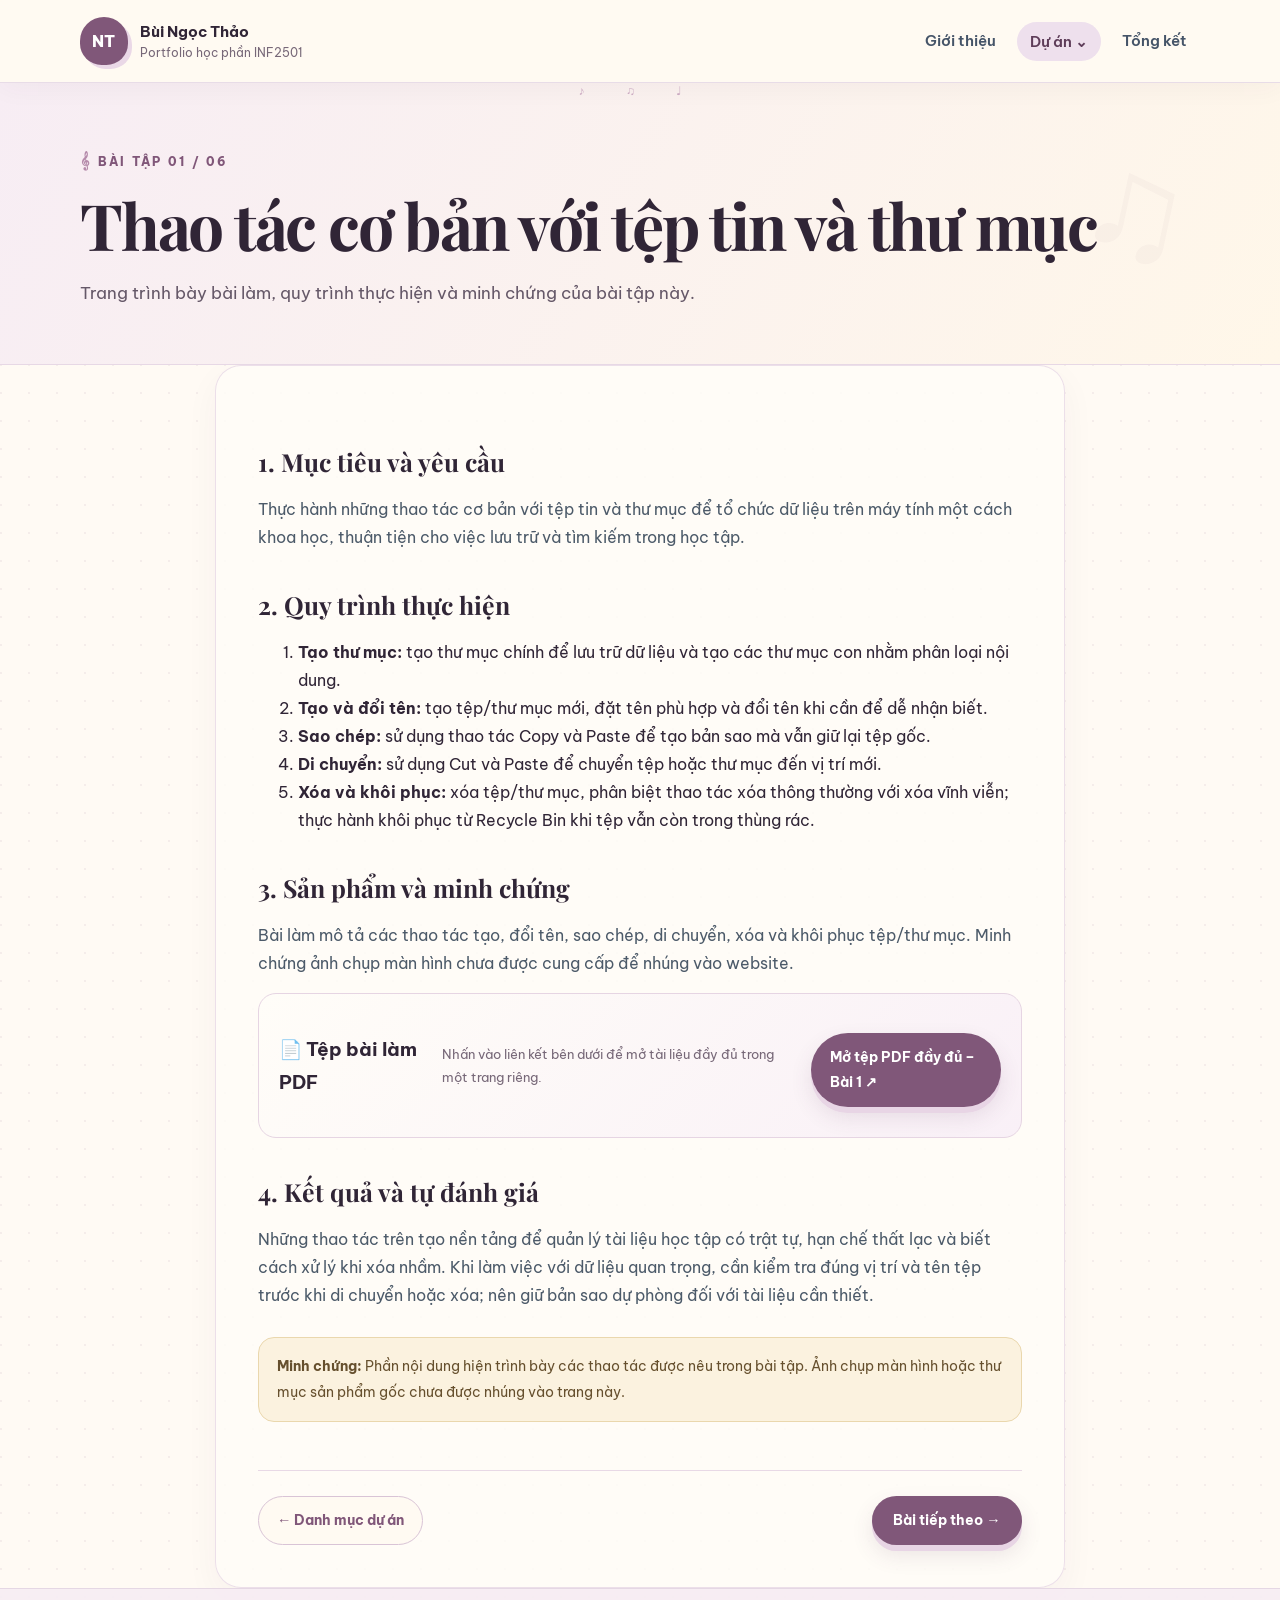
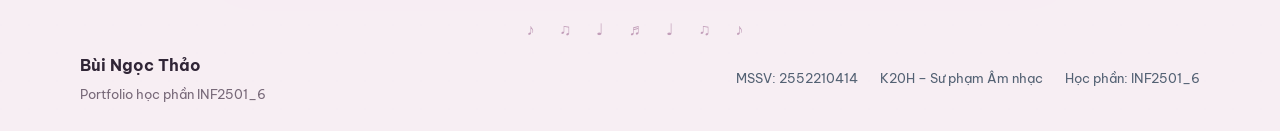
==== commit bc2df8d9: "Refresh portfolio stylesheet cache for visual redesign" ====
--- a/project-1.html
+++ b/project-1.html
@@ -3,7 +3,7 @@
 <head><meta charset="utf-8">
 <meta name="portfolio-build" content="2026-11-13-refresh-1"><meta name="viewport" content="width=device-width, initial-scale=1">
 <meta name="description" content="Bài tập 1: Thao tác cơ bản với tệp tin và thư mục - Portfolio INF2501 của Bùi Ngọc Thảo.">
-<title>Bài tập 1 | Portfolio INF2501 - Bùi Ngọc Thảo</title><link rel="stylesheet" href="style.css?v=20261113-1"></head>
+<title>Bài tập 1 | Portfolio INF2501 - Bùi Ngọc Thảo</title><link rel="stylesheet" href="style.css?v=20261117-2"></head>
 <body>
 <a class="skip-link" href="#main">Bỏ qua điều hướng</a>
 <header class="site-header"><div class="container header-inner">
--- a/style.css
+++ b/style.css
@@ -75,3 +75,63 @@
 .traditional-music-art{width:100%;max-width:100%;height:auto;display:block;margin:-4px auto 18px;filter:drop-shadow(0 8px 10px rgba(15,8,20,.12))}
 .link-panel{overflow:hidden}
 @media(max-width:650px){.traditional-music-art{margin-top:0;margin-bottom:14px}}
+
+
+/* Visual polish refresh — editorial music portfolio */
+:root{
+  --ink:#302536;--muted:#776878;--paper:#fffaf4;--tint:#f7edf4;
+  --line:#e8d9e6;--accent:#805779;--accent-dark:#5e3d59;
+  --gold:#c6a05f;--dark:#302238;--radius:24px;
+  --shadow:0 18px 48px rgba(74,45,72,.12);
+}
+body{
+  background-color:var(--paper);
+  background-image:radial-gradient(circle at 1px 1px,rgba(128,87,121,.08) 1.4px,transparent 0);
+  background-size:28px 28px;
+}
+.site-header{box-shadow:0 6px 24px rgba(66,42,65,.04)}
+.brand-mark{width:48px;height:48px;font-size:1rem;box-shadow:4px 4px 0 #ead8e7}
+.main-nav>a,.nav-dropdown>a{transition:background .2s ease,color .2s ease,transform .2s ease}
+.main-nav>a:hover,.nav-dropdown>a:hover{transform:translateY(-1px)}
+.hero{gap:clamp(38px,6vw,82px)}
+.hero-copy{position:relative}
+.hero .lead{line-height:1.9}
+.portrait-card{position:relative}
+.portrait-card:before{content:"♫";position:absolute;left:-26px;top:14%;font-family:'Cormorant Garamond',serif;font-size:3.5rem;color:#bd92b5;transform:rotate(-12deg);z-index:2}
+.portrait-card:after{content:"♪";position:absolute;right:-16px;bottom:22%;font-size:2.8rem;color:#c6a05f;transform:rotate(12deg);z-index:2}
+.portrait-frame{box-shadow:10px 10px 0 #ead9e7,0 18px 40px rgba(77,48,73,.13)}
+.button{transition:transform .2s ease,box-shadow .2s ease,background .2s ease}
+.button:hover{transform:translateY(-3px)}
+.button-primary{box-shadow:0 6px 0 #e8d5e5,0 10px 22px rgba(94,61,89,.12)}
+.section-heading{position:relative}
+.section-heading h2{letter-spacing:-.02em}
+.project-grid{gap:22px}
+.project-card{min-height:250px;padding:27px;box-shadow:0 5px 0 #f0e3ed,0 12px 30px rgba(77,48,73,.035)}
+.project-card:after{content:"♪";position:absolute;right:18px;bottom:10px;font-family:'Cormorant Garamond',serif;font-size:2.5rem;color:rgba(128,87,121,.15);transform:rotate(-12deg)}
+.project-card h3{font-size:1.45rem}
+.card-link{display:inline-flex;align-items:center;gap:8px}
+.card-link:after{content:"↗";transition:transform .2s ease}
+.project-card:hover .card-link:after{transform:translate(3px,-2px)}
+.section-tint{background:linear-gradient(135deg,rgba(247,237,244,.97),rgba(255,246,228,.96))}
+.section-dark{position:relative;overflow:hidden}
+.section-dark:before{content:"";position:absolute;left:-90px;bottom:-140px;width:310px;height:310px;border:1px solid rgba(231,204,226,.17);border-radius:50%;box-shadow:0 0 0 24px rgba(231,204,226,.035),0 0 0 52px rgba(231,204,226,.025);pointer-events:none}
+.link-panel{box-shadow:0 18px 36px rgba(15,8,18,.13);backdrop-filter:blur(8px)}
+.link-panel .button-light{box-shadow:0 5px 0 rgba(235,218,232,.35)}
+.page-banner{background:linear-gradient(120deg,#f7edf4 0%,#fff7e9 100%);position:relative;overflow:hidden}
+.page-banner:after{content:"♫";position:absolute;right:7%;top:0;font-family:'Cormorant Garamond',serif;font-size:9rem;color:rgba(128,87,121,.09);transform:rotate(12deg);pointer-events:none}
+.content-narrow{background:rgba(255,253,248,.82);padding:clamp(22px,4vw,42px);border:1px solid rgba(232,217,230,.8);border-radius:26px;box-shadow:0 12px 35px rgba(77,48,73,.045)}
+.evidence-box{border-style:solid;border-color:#e6d5e3;background:linear-gradient(135deg,#fffdf8,#f9f0f7);align-items:center}
+.evidence-box .button{margin-top:8px}
+.pdf-link-section .evidence-box{border-radius:18px}
+.page-navigation .button{min-width:150px}
+.site-footer{background:rgba(247,237,244,.94)}
+.site-footer .brand-mark{width:38px;height:38px}
+a:focus-visible,button:focus-visible{outline:3px solid #c6a05f;outline-offset:4px}
+@media(max-width:650px){
+  body{background-size:23px 23px}
+  .hero{padding-top:48px}
+  .portrait-card:before{left:-8px;font-size:2.5rem}
+  .portrait-card:after{right:-8px;font-size:2rem}
+  .project-card{min-height:205px;padding:23px}
+  .content-narrow{padding:20px;border-radius:18px}
+}
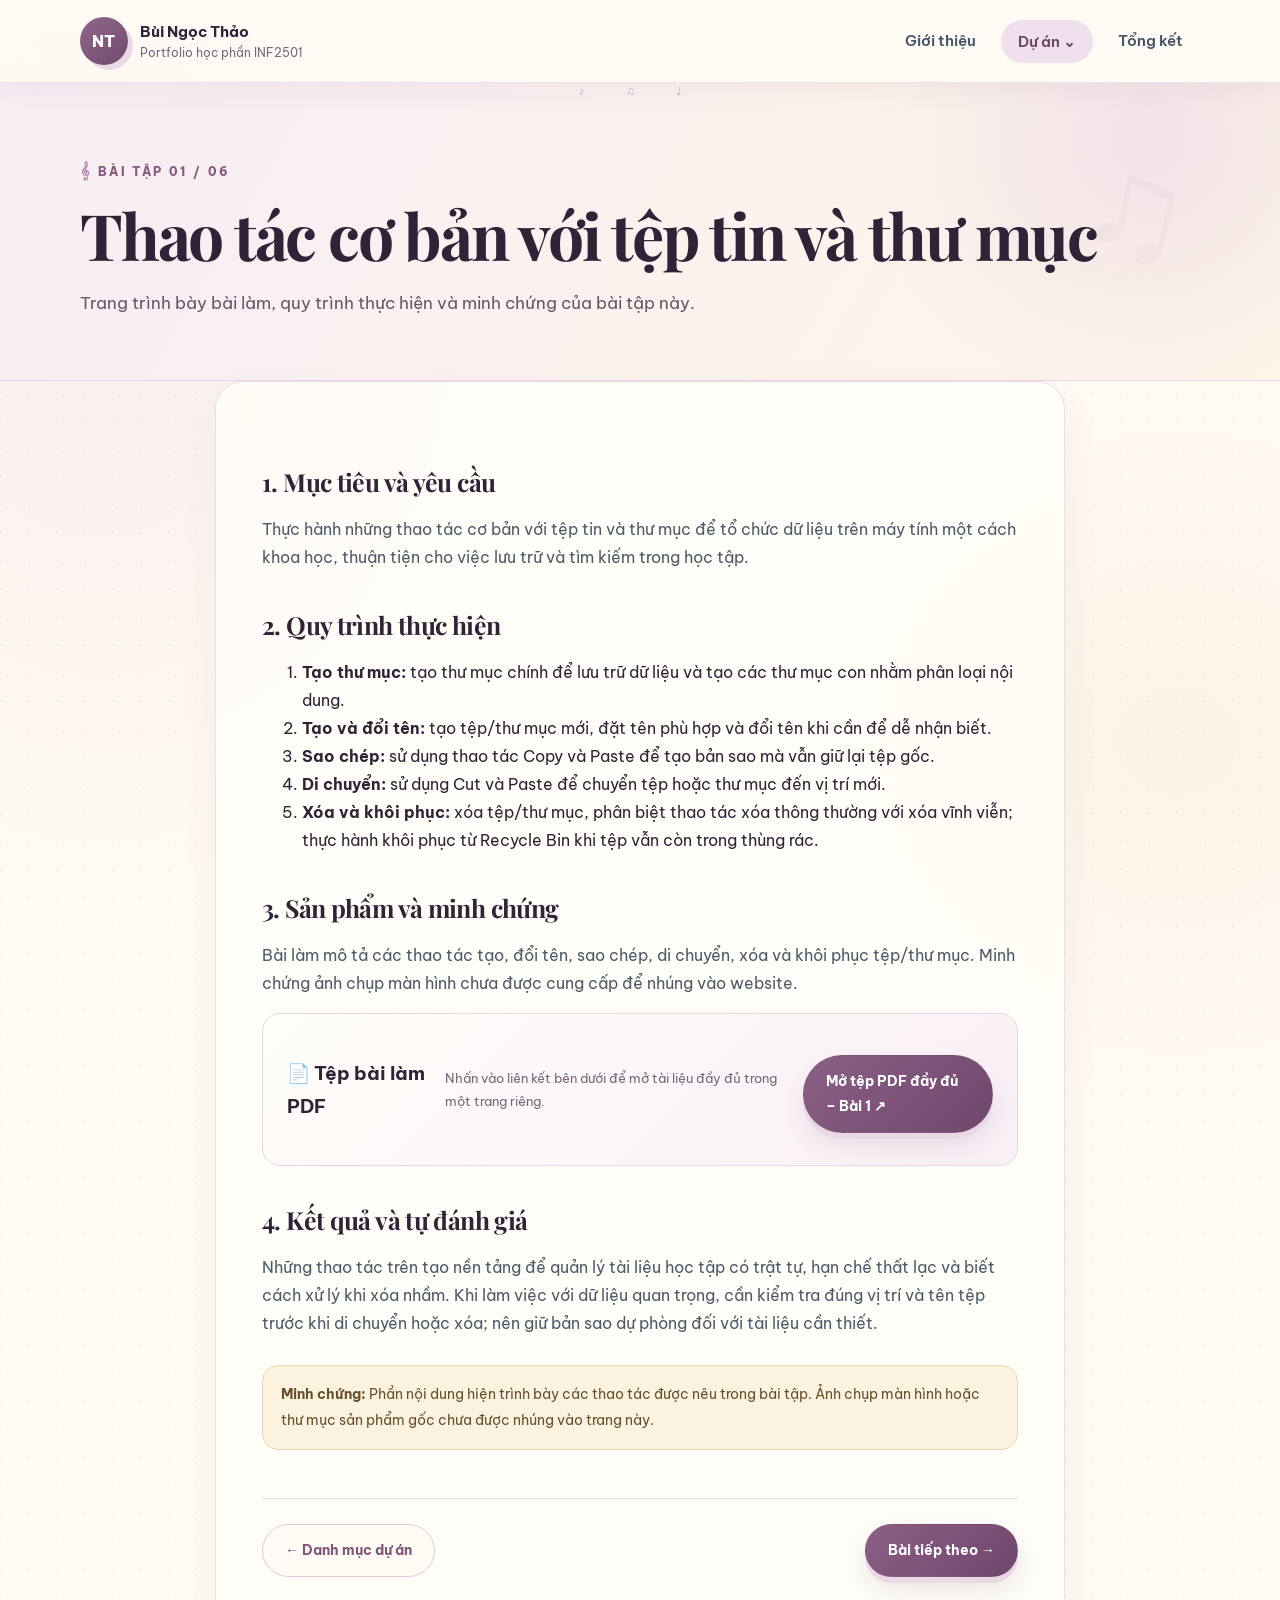
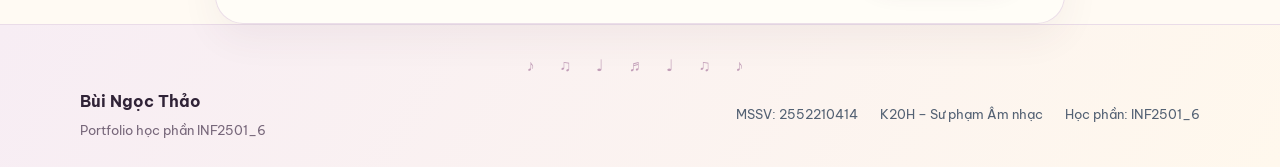
==== commit a0dbe16a: "Load latest refined portfolio styles" ====
--- a/project-1.html
+++ b/project-1.html
@@ -3,7 +3,7 @@
 <head><meta charset="utf-8">
 <meta name="portfolio-build" content="2026-11-13-refresh-1"><meta name="viewport" content="width=device-width, initial-scale=1">
 <meta name="description" content="Bài tập 1: Thao tác cơ bản với tệp tin và thư mục - Portfolio INF2501 của Bùi Ngọc Thảo.">
-<title>Bài tập 1 | Portfolio INF2501 - Bùi Ngọc Thảo</title><link rel="stylesheet" href="style.css?v=20261117-2"></head>
+<title>Bài tập 1 | Portfolio INF2501 - Bùi Ngọc Thảo</title><link rel="stylesheet" href="style.css?v=20261117-3"></head>
 <body>
 <a class="skip-link" href="#main">Bỏ qua điều hướng</a>
 <header class="site-header"><div class="container header-inner">
--- a/style.css
+++ b/style.css
@@ -135,3 +135,94 @@
   .project-card{min-height:205px;padding:23px}
   .content-narrow{padding:20px;border-radius:18px}
 }
+
+
+/* Premium finish: more depth, rhythm and editorial detail */
+:root{
+ --ink:#302337;--muted:#77677a;--paper:#fffaf3;--tint:#f7edf4;
+ --line:#eadce8;--accent:#805578;--accent-dark:#5d3c58;
+ --gold:#c6a05f;--dark:#302238;--radius:26px;
+ --shadow:0 20px 55px rgba(65,38,65,.13);
+}
+body{
+ background-color:var(--paper);
+ background-image:radial-gradient(ellipse at 8% 18%,rgba(226,198,219,.20),transparent 28%),
+ radial-gradient(ellipse at 92% 42%,rgba(239,218,177,.20),transparent 25%),
+ radial-gradient(circle at 1px 1px,rgba(128,85,120,.08) 1.3px,transparent 0);
+ background-size:auto,auto,28px 28px;
+}
+.site-header{background:rgba(255,250,243,.91);backdrop-filter:blur(18px);border-bottom-color:rgba(234,220,232,.85);box-shadow:0 8px 28px rgba(65,38,65,.055)}
+.brand-mark{border-radius:50%;background:linear-gradient(145deg,#91688c,#6f496e);box-shadow:5px 5px 0 #ead9e7}
+.main-nav>a,.nav-dropdown>a{border-radius:999px;padding:12px 17px;transition:all .22s ease}
+.main-nav a:hover,.main-nav a.active{background:#f0e0ed;color:#674365}
+.hero{position:relative;isolation:isolate;padding-top:88px;padding-bottom:98px;gap:clamp(42px,7vw,100px)}
+.hero:before{content:"";position:absolute;z-index:-1;width:390px;height:390px;right:1%;top:13%;border-radius:50%;background:linear-gradient(145deg,rgba(239,221,183,.43),rgba(228,199,221,.24));filter:blur(.2px)}
+.hero:after{content:"♪  ♫  ♬";position:absolute;right:38%;bottom:28px;color:#bd91b4;letter-spacing:18px;font-size:1.05rem;opacity:.85;pointer-events:none}
+.hero h1{font-size:clamp(3rem,6vw,5.15rem);line-height:1.06;letter-spacing:-.045em;text-wrap:balance}
+.hero h1 span{font-style:italic;color:#805578}
+.hero .lead{font-size:1.12rem;line-height:1.95;color:#68596d}
+.eyebrow{letter-spacing:.2em;color:#875a80}
+.hero-actions{gap:14px}
+.button{border-radius:999px;padding:13px 22px;transition:transform .22s ease,box-shadow .22s ease,background .22s ease}
+.button-primary{background:linear-gradient(135deg,#8a6085,#70466d);box-shadow:0 6px 0 #ead8e7,0 12px 25px rgba(94,61,89,.12)}
+.button-primary:hover{background:linear-gradient(135deg,#775073,#5d3c58);box-shadow:0 8px 0 #ead8e7,0 16px 28px rgba(94,61,89,.17);transform:translateY(-3px)}
+.button-secondary{background:rgba(255,250,243,.8);border-color:#dfc8dc;color:#805578}
+.button-secondary:hover{background:#f6eaf3;border-color:#caa8c5}
+.portrait-card{position:relative;z-index:0;max-width:350px}
+.portrait-card:before{content:"♫";position:absolute;left:-29px;top:12%;font-family:'Playfair Display',serif;font-size:3.6rem;color:#bd91b4;transform:rotate(-12deg);z-index:2}
+.portrait-card:after{content:"♪";position:absolute;right:-22px;bottom:24%;font-size:3.1rem;color:#c6a05f;transform:rotate(13deg);z-index:2}
+.portrait-frame{padding:12px;border:1px solid rgba(234,220,232,.95);border-radius:26px;background:#fffdf9;box-shadow:11px 11px 0 #ead9e7,0 24px 55px rgba(65,38,65,.15);transform:rotate(1.1deg);transition:transform .35s ease,box-shadow .35s ease}
+.portrait-frame:hover{transform:rotate(0) translateY(-4px);box-shadow:13px 13px 0 #ead9e7,0 28px 65px rgba(65,38,65,.18)}
+.portrait-frame img{border-radius:17px}
+.portrait-note{font-family:'Playfair Display',Georgia,serif;font-size:1.25rem;color:#805578;margin-top:26px}
+.portrait-card .small{font-size:.88rem;color:#826e83}
+.section{position:relative}
+.section-tint{background:linear-gradient(120deg,rgba(247,237,244,.97),rgba(255,246,230,.97));border-top:1px solid rgba(234,220,232,.6);border-bottom:1px solid rgba(234,220,232,.6)}
+.two-column{gap:clamp(35px,7vw,100px);align-items:center}
+.two-column h2,.section-heading h2,.music-section h2,.content-narrow h2{letter-spacing:-.025em}
+.two-column h2{font-size:clamp(2rem,4vw,3.15rem)}
+.section-heading{margin-bottom:38px}
+.section-heading h2{font-size:clamp(2rem,3.8vw,2.9rem)}
+.project-grid{gap:22px}
+.project-card{position:relative;isolation:isolate;overflow:hidden;min-height:260px;padding:28px;border:1px solid #eadce8;border-radius:24px;background:linear-gradient(145deg,rgba(255,255,255,.97),rgba(255,248,252,.94));box-shadow:0 5px 0 #f0e3ed,0 12px 30px rgba(77,48,73,.04);transition:transform .25s ease,box-shadow .25s ease,border-color .25s ease}
+.project-card:before{content:"";position:absolute;z-index:-1;width:150px;height:150px;right:-62px;top:-62px;border-radius:50%;background:linear-gradient(145deg,rgba(231,204,226,.40),rgba(239,218,177,.25));transition:transform .3s ease}
+.project-card:after{content:"♫";position:absolute;right:18px;bottom:4px;font-family:'Playfair Display',serif;font-size:3.2rem;color:rgba(128,87,121,.15);transform:rotate(-12deg);pointer-events:none}
+.project-card:hover{transform:translateY(-7px);border-color:#cbaac8;box-shadow:0 8px 0 #ead8e7,0 22px 42px rgba(77,48,73,.12)}
+.project-card:hover:before{transform:scale(1.25)}
+.number{display:inline-flex;align-items:center;justify-content:center;min-width:48px;min-height:31px;border-radius:999px;background:#f4e7f1;color:#805578;letter-spacing:.08em}
+.project-card h3{font-size:1.2rem;line-height:1.45;color:#382a3d}
+.project-card p{line-height:1.8;color:#766879}
+.card-link{position:relative;z-index:1;color:#805578}
+.section-dark{background:radial-gradient(ellipse at 85% 15%,rgba(142,97,137,.3),transparent 35%),linear-gradient(125deg,#2d2033,#3a2940);overflow:hidden}
+.section-dark:after{content:"";position:absolute;right:-80px;top:-130px;width:360px;height:360px;border:1px solid rgba(231,204,226,.16);border-radius:50%;box-shadow:0 0 0 22px rgba(231,204,226,.035),0 0 0 48px rgba(231,204,226,.025);pointer-events:none}
+.music-section{position:relative;z-index:1;gap:clamp(35px,6vw,85px)}
+.music-section h2{font-size:clamp(2rem,4vw,3.1rem)}
+.music-section p{line-height:1.9;color:#e0d5e4}
+.link-panel{border:1px solid rgba(225,195,221,.28);border-radius:26px;padding:30px;background:rgba(255,255,255,.07);box-shadow:0 22px 55px rgba(14,7,17,.22);backdrop-filter:blur(12px)}
+.link-panel h3{font-size:1.25rem}
+.link-panel .button-light{border-radius:999px;box-shadow:0 5px 0 rgba(235,218,232,.22)}
+.page-banner{background:radial-gradient(circle at 90% 20%,rgba(231,204,226,.48),transparent 24%),linear-gradient(120deg,#f7edf4,#fff7e9);padding:74px 0 62px}
+.page-banner h1{font-size:clamp(2.6rem,5vw,4rem)}
+.content-narrow{background:rgba(255,253,248,.88);padding:clamp(24px,4vw,46px);border:1px solid rgba(232,217,230,.85);border-radius:28px;box-shadow:0 14px 38px rgba(77,48,73,.06)}
+.evidence-box{border-style:solid;border-color:#e6d5e3;border-radius:22px;background:linear-gradient(135deg,#fffdf8,#f9f0f7);align-items:center;padding:24px}
+.evidence-box .button{margin-top:8px}
+.reflection-block{padding:30px 0;border-bottom-color:#eadce8}
+.reflection-number{border-radius:50%;background:#f2e4f0;color:#805578}
+.site-footer{background:linear-gradient(120deg,#f7edf4,#fff8ed);border-top:1px solid #eadce8}
+@media(max-width:850px){
+ .hero{padding-top:65px;padding-bottom:70px}
+ .hero:before{width:300px;height:300px;right:0;top:25%}
+ .hero:after{right:10%;letter-spacing:8px}
+ .portrait-card{max-width:300px}
+}
+@media(max-width:650px){
+ .hero{padding-top:45px;padding-bottom:58px}
+ .hero h1{font-size:clamp(2.65rem,11vw,3.25rem)}
+ .hero:before{width:240px;height:240px;right:5%;top:48%}
+ .hero:after{display:none}
+ .portrait-card:before{left:-8px;font-size:2.5rem}
+ .portrait-card:after{right:-8px;font-size:2rem}
+ .project-card{min-height:210px;padding:24px}
+ .link-panel{padding:22px;border-radius:20px}
+ .page-banner{padding:48px 0 40px}
+}
